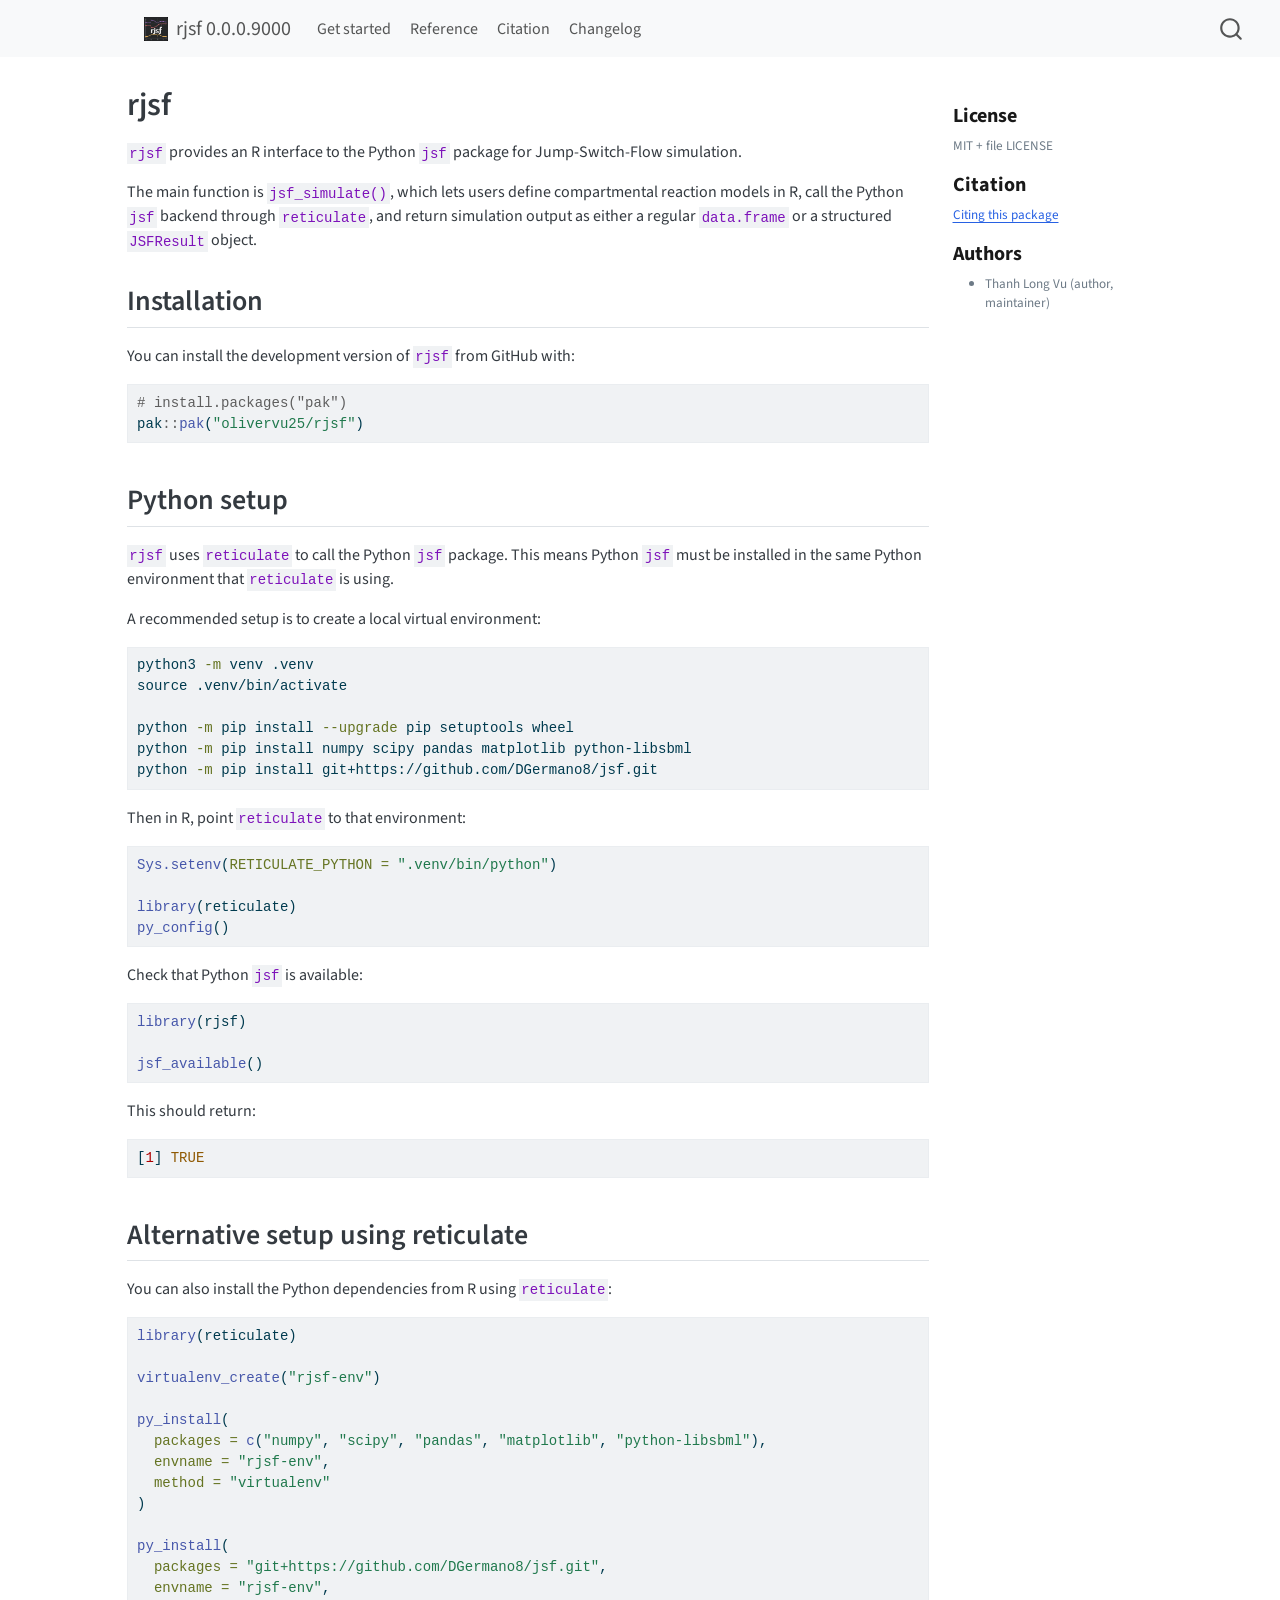
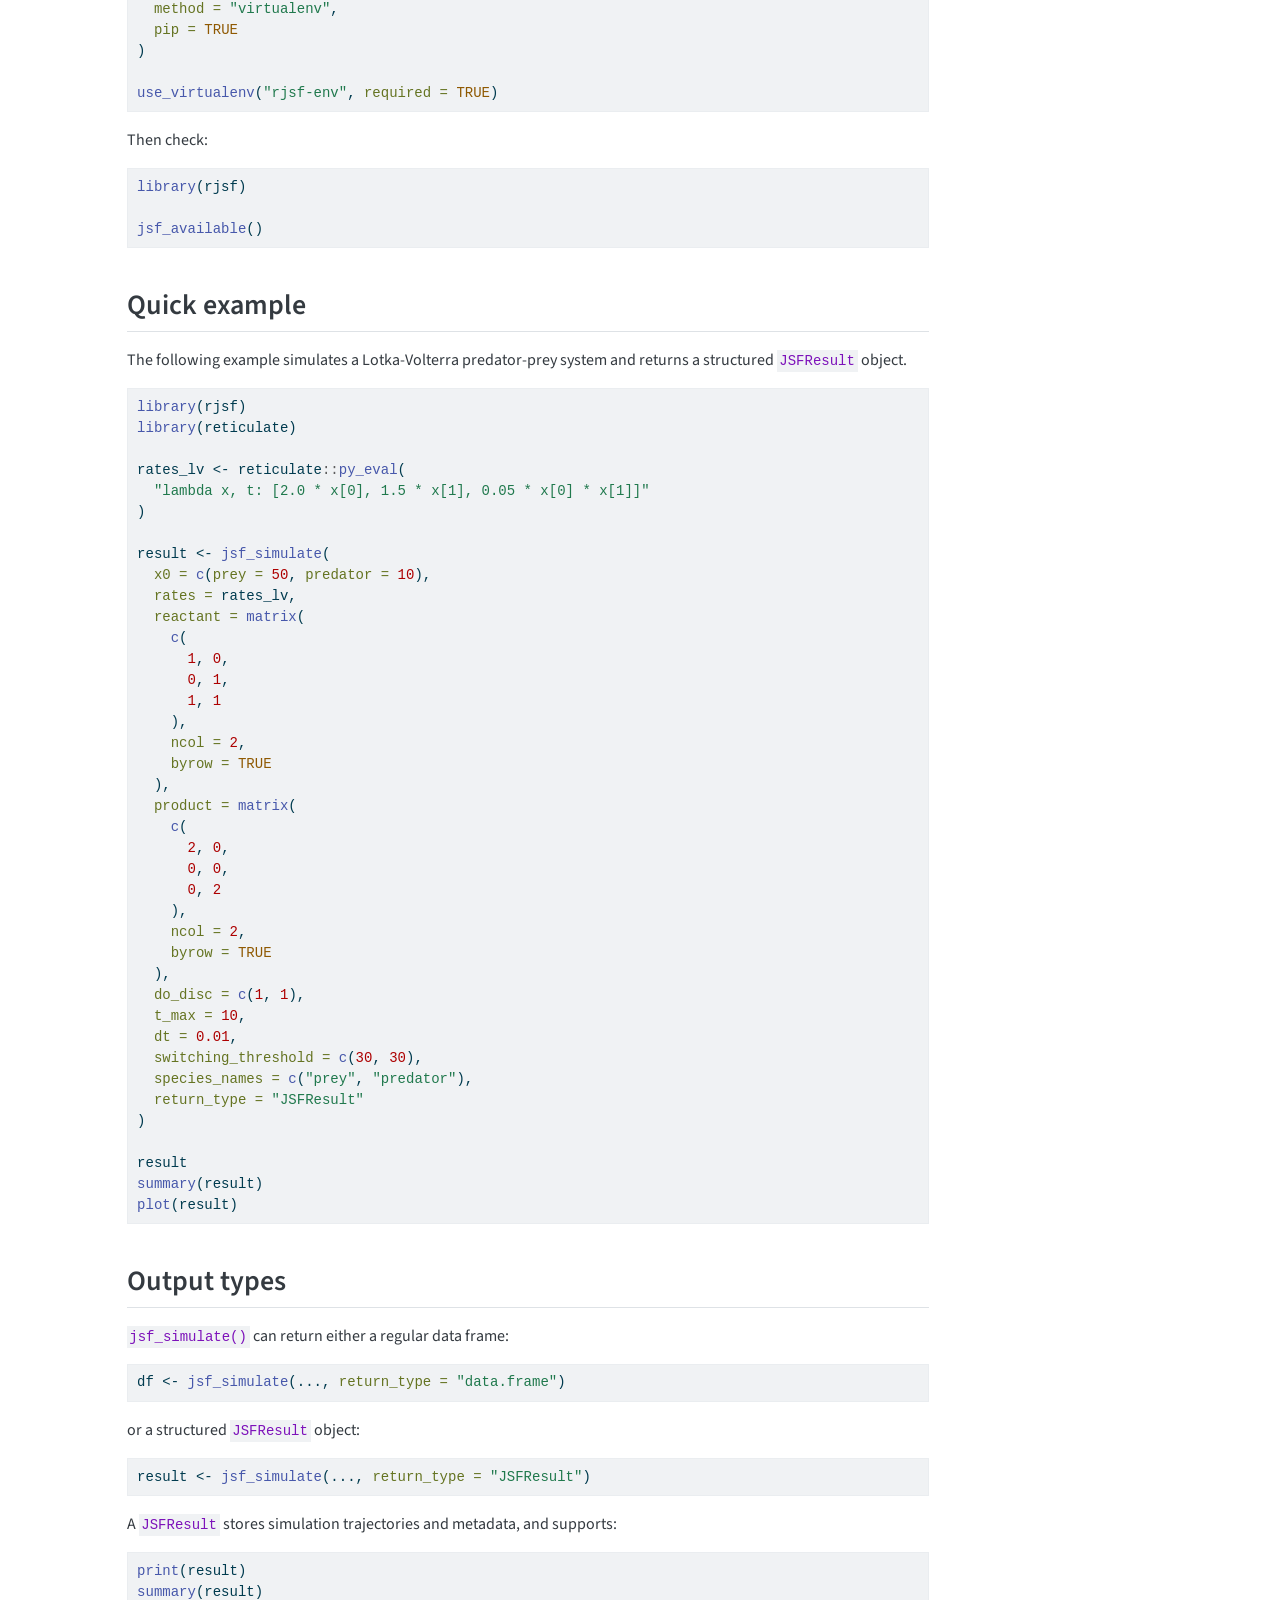
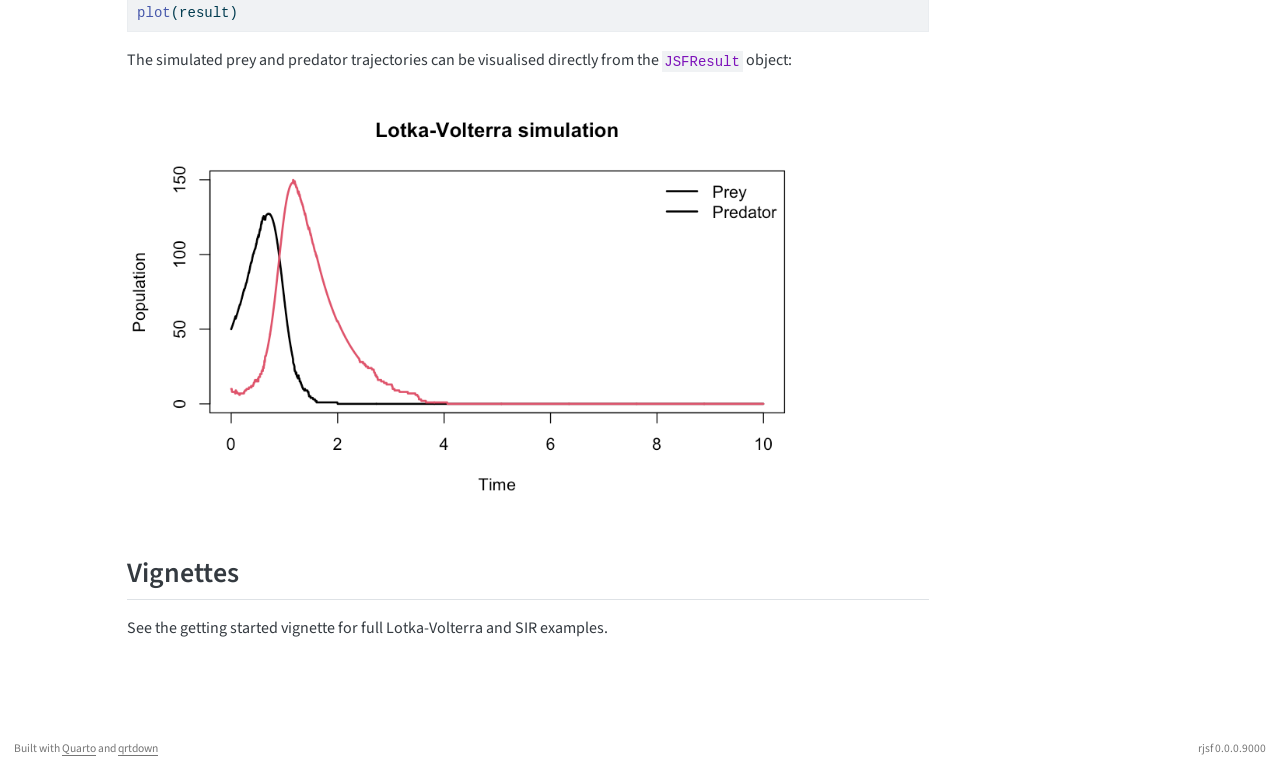
==== index.html @ 970f46ec "deploy: 225bae78da72328d21a6fd873abb4f6dee4582a3" ====
<!DOCTYPE html>
<html xmlns="http://www.w3.org/1999/xhtml" lang="en" xml:lang="en"><head>

<meta charset="utf-8">
<meta name="generator" content="quarto-1.10.18">

<meta name="viewport" content="width=device-width, initial-scale=1.0, user-scalable=yes">


<title>rjsf</title>
<style>
/* Default styles provided by pandoc.
** See https://pandoc.org/MANUAL.html#variables-for-html for config info.
*/
span.smallcaps{font-variant: small-caps;}
div.columns{display: flex; gap: 1.5em;}
div.column{flex: auto;}
@media screen {
div.columns{gap: min(4vw, 1.5em);}
div.column{overflow-x: auto;}
}
div.hanging-indent{margin-left: 1.5em; text-indent: -1.5em;}
ul.task-list{list-style: none;}
ul.task-list li input[type="checkbox"] {
  width: 0.8em;
  margin: 0 0.8em 0.2em -1em; /* quarto-specific, see https://github.com/quarto-dev/quarto-cli/issues/4556 */ 
  vertical-align: middle;
}
/* CSS for syntax highlighting */
html { -webkit-text-size-adjust: 100%; }
pre > code.sourceCode { white-space: pre; position: relative; }
pre > code.sourceCode > span { display: inline-block; line-height: 1.25; }
pre > code.sourceCode > span:empty { height: 1.2em; }
.sourceCode { overflow: visible; }
code.sourceCode > span { color: inherit; text-decoration: inherit; }
div.sourceCode { margin: 1em 0; }
pre.sourceCode { margin: 0; }
@media screen {
div.sourceCode { overflow: auto; }
}
@media print {
pre > code.sourceCode { white-space: pre-wrap; }
pre > code.sourceCode > span { text-indent: -5em; padding-left: 5em; }
}
pre.numberSource code
  { counter-reset: source-line 0; }
pre.numberSource code > span
  { position: relative; left: -4em; counter-increment: source-line; }
pre.numberSource code > span > a:first-child::before
  { content: counter(source-line);
    position: relative; left: -1em; text-align: right; vertical-align: baseline;
    border: none; display: inline-block;
    -webkit-touch-callout: none; -webkit-user-select: none;
    -khtml-user-select: none; -moz-user-select: none;
    -ms-user-select: none; user-select: none;
    padding: 0 4px; width: 4em;
  }
pre.numberSource { margin-left: 3em;  padding-left: 4px; }
div.sourceCode
  {   }
@media screen {
pre > code.sourceCode > span > a:first-child::before { text-decoration: underline; }
}
</style>


<script src="site_libs/quarto-nav/quarto-nav.js"></script>
<script src="site_libs/quarto-nav/headroom.min.js"></script>
<script src="site_libs/clipboard/clipboard.min.js"></script>
<script src="site_libs/quarto-search/autocomplete.umd.js"></script>
<script src="site_libs/quarto-search/fuse.min.js"></script>
<script src="site_libs/quarto-search/quarto-search.js"></script>
<meta name="quarto:offset" content="./">
<script src="site_libs/quarto-html/quarto.js" type="module"></script>
<script src="site_libs/quarto-html/tabsets/tabsets.js" type="module"></script>
<script src="site_libs/quarto-html/popper.min.js"></script>
<script src="site_libs/quarto-html/tippy.umd.min.js"></script>
<script src="site_libs/quarto-html/anchor.min.js"></script>
<link href="site_libs/quarto-html/tippy.css" rel="stylesheet">
<link href="site_libs/quarto-html/quarto-syntax-highlighting-64a204ab8560d761af7679ceaba22944.css" rel="stylesheet" id="quarto-text-highlighting-styles">
<script src="site_libs/bootstrap/bootstrap.min.js"></script>
<link href="site_libs/bootstrap/bootstrap-icons.css" rel="stylesheet">
<link href="site_libs/bootstrap/bootstrap-c41df7947a7e1c5b6e9121e80f9df84f.min.css" rel="stylesheet" append-hash="true" id="quarto-bootstrap" data-mode="light">
<script id="quarto-search-options" type="application/json">{
  "location": "navbar",
  "copy-button": false,
  "collapse-after": 3,
  "panel-placement": "end",
  "type": "overlay",
  "limit": 50,
  "keyboard-shortcut": [
    "f",
    "/",
    "s"
  ],
  "show-item-context": false,
  "language": {
    "search-no-results-text": "No results",
    "search-matching-documents-text": "matching documents",
    "search-copy-link-title": "Copy link to search",
    "search-hide-matches-text": "Hide additional matches",
    "search-more-match-text": "more match in this document",
    "search-more-matches-text": "more matches in this document",
    "search-clear-button-title": "Clear",
    "search-text-placeholder": "",
    "search-detached-cancel-button-title": "Cancel",
    "search-submit-button-title": "Submit",
    "search-label": "Search"
  }
}</script>


<link rel="stylesheet" href="_qrtdown-styles.css">
</head>

<body class="nav-fixed quarto-light">

<div id="quarto-search-results"></div>
  <header id="quarto-header" class="headroom fixed-top">
    <nav class="navbar navbar-expand-lg " data-bs-theme="dark">
      <div class="navbar-container container-fluid">
      <div class="navbar-brand-container mx-auto">
    <a href="./index.html" class="navbar-brand navbar-brand-logo">
    <img src="./man/figures/logo.png" alt="" class="navbar-logo light-content">
    <img src="./man/figures/logo.png" alt="" class="navbar-logo dark-content">
    </a>
    <a class="navbar-brand" href="./index.html">
    <span class="navbar-title">rjsf 0.0.0.9000</span>
    </a>
  </div>
            <div id="quarto-search" class="" title="Search"></div>
          <button class="navbar-toggler" type="button" data-bs-toggle="collapse" data-bs-target="#navbarCollapse" aria-controls="navbarCollapse" role="menu" aria-expanded="false" aria-label="Toggle navigation" onclick="if (window.quartoToggleHeadroom) { window.quartoToggleHeadroom(); }">
  <span class="navbar-toggler-icon"></span>
</button>
          <div class="collapse navbar-collapse" id="navbarCollapse">
            <ul class="navbar-nav navbar-nav-scroll me-auto">
  <li class="nav-item">
    <a class="nav-link" href="./vignettes/articles/getting-started.html"> 
<span class="menu-text">Get started</span></a>
  </li>  
  <li class="nav-item">
    <a class="nav-link" href="./_qrtdown/reference.html"> 
<span class="menu-text">Reference</span></a>
  </li>  
  <li class="nav-item">
    <a class="nav-link" href="./_qrtdown/citation.html"> 
<span class="menu-text">Citation</span></a>
  </li>  
  <li class="nav-item">
    <a class="nav-link" href="./NEWS.html"> 
<span class="menu-text">Changelog</span></a>
  </li>  
</ul>
          </div> <!-- /navcollapse -->
            <div class="quarto-navbar-tools">
</div>
      </div> <!-- /container-fluid -->
    </nav>
</header>
<!-- content -->
<div id="quarto-content" class="quarto-container page-columns page-rows-contents page-layout-article page-navbar">
<!-- sidebar -->
<!-- margin-sidebar -->
    <div id="quarto-margin-sidebar" class="sidebar margin-sidebar zindex-bottom">
    </div>
<!-- main -->
<main class="content page-columns page-full" id="quarto-document-content">

<header id="title-block-header" class="quarto-title-block default">
<div class="quarto-title">
<h1 class="title">rjsf</h1>
</div>



<div class="quarto-title-meta">

    
  
    
  </div>
  


</header>



<!-- badges: start -->
<!-- badges: end -->
<div class="no-row-height column-margin column-container"><div class="">
<section id="license" class="level3">
<h3 class="anchored" data-anchor-id="license">License</h3>
<p>MIT + file LICENSE</p>
</section>
<section id="citation" class="level3">
<h3 class="anchored" data-anchor-id="citation">Citation</h3>
<p><a href="./_qrtdown/citation.html">Citing this package</a></p>
</section>
<section id="authors" class="level3">
<h3 class="anchored" data-anchor-id="authors">Authors</h3>
<ul>
<li>Thanh Long Vu (author, maintainer)</li>
</ul>
</section>
</div></div><p><code>rjsf</code> provides an R interface to the Python <code>jsf</code> package for Jump-Switch-Flow simulation.</p>
<p>The main function is <code>jsf_simulate()</code>, which lets users define compartmental reaction models in R, call the Python <code>jsf</code> backend through <code>reticulate</code>, and return simulation output as either a regular <code>data.frame</code> or a structured <code>JSFResult</code> object.</p>
<section id="installation" class="level2">
<h2 class="anchored" data-anchor-id="installation">Installation</h2>
<p>You can install the development version of <code>rjsf</code> from GitHub with:</p>
<div class="code-copy-outer-scaffold"><div class="sourceCode" id="cb1"><pre class="sourceCode r code-with-copy"><code class="sourceCode r"><span id="cb1-1"><a href="#cb1-1" aria-hidden="true" tabindex="-1"></a><span class="co"># install.packages("pak")</span></span>
<span id="cb1-2"><a href="#cb1-2" aria-hidden="true" tabindex="-1"></a>pak<span class="sc">::</span><span class="fu">pak</span>(<span class="st">"olivervu25/rjsf"</span>)</span></code></pre></div><button title="Copy to Clipboard" class="code-copy-button"><i class="bi"></i></button></div>
</section>
<section id="python-setup" class="level2">
<h2 class="anchored" data-anchor-id="python-setup">Python setup</h2>
<p><code>rjsf</code> uses <code>reticulate</code> to call the Python <code>jsf</code> package. This means Python <code>jsf</code> must be installed in the same Python environment that <code>reticulate</code> is using.</p>
<p>A recommended setup is to create a local virtual environment:</p>
<div class="code-copy-outer-scaffold"><div class="sourceCode" id="cb2"><pre class="sourceCode bash code-with-copy"><code class="sourceCode bash"><span id="cb2-1"><a href="#cb2-1" aria-hidden="true" tabindex="-1"></a><span class="ex">python3</span> <span class="at">-m</span> venv .venv</span>
<span id="cb2-2"><a href="#cb2-2" aria-hidden="true" tabindex="-1"></a><span class="bu">source</span> .venv/bin/activate</span>
<span id="cb2-3"><a href="#cb2-3" aria-hidden="true" tabindex="-1"></a></span>
<span id="cb2-4"><a href="#cb2-4" aria-hidden="true" tabindex="-1"></a><span class="ex">python</span> <span class="at">-m</span> pip install <span class="at">--upgrade</span> pip setuptools wheel</span>
<span id="cb2-5"><a href="#cb2-5" aria-hidden="true" tabindex="-1"></a><span class="ex">python</span> <span class="at">-m</span> pip install numpy scipy pandas matplotlib python-libsbml</span>
<span id="cb2-6"><a href="#cb2-6" aria-hidden="true" tabindex="-1"></a><span class="ex">python</span> <span class="at">-m</span> pip install git+https://github.com/DGermano8/jsf.git</span></code></pre></div><button title="Copy to Clipboard" class="code-copy-button"><i class="bi"></i></button></div>
<p>Then in R, point <code>reticulate</code> to that environment:</p>
<div class="code-copy-outer-scaffold"><div class="sourceCode" id="cb3"><pre class="sourceCode r code-with-copy"><code class="sourceCode r"><span id="cb3-1"><a href="#cb3-1" aria-hidden="true" tabindex="-1"></a><span class="fu">Sys.setenv</span>(<span class="at">RETICULATE_PYTHON =</span> <span class="st">".venv/bin/python"</span>)</span>
<span id="cb3-2"><a href="#cb3-2" aria-hidden="true" tabindex="-1"></a></span>
<span id="cb3-3"><a href="#cb3-3" aria-hidden="true" tabindex="-1"></a><span class="fu">library</span>(reticulate)</span>
<span id="cb3-4"><a href="#cb3-4" aria-hidden="true" tabindex="-1"></a><span class="fu">py_config</span>()</span></code></pre></div><button title="Copy to Clipboard" class="code-copy-button"><i class="bi"></i></button></div>
<p>Check that Python <code>jsf</code> is available:</p>
<div class="code-copy-outer-scaffold"><div class="sourceCode" id="cb4"><pre class="sourceCode r code-with-copy"><code class="sourceCode r"><span id="cb4-1"><a href="#cb4-1" aria-hidden="true" tabindex="-1"></a><span class="fu">library</span>(rjsf)</span>
<span id="cb4-2"><a href="#cb4-2" aria-hidden="true" tabindex="-1"></a></span>
<span id="cb4-3"><a href="#cb4-3" aria-hidden="true" tabindex="-1"></a><span class="fu">jsf_available</span>()</span></code></pre></div><button title="Copy to Clipboard" class="code-copy-button"><i class="bi"></i></button></div>
<p>This should return:</p>
<div class="code-copy-outer-scaffold"><div class="sourceCode" id="cb5"><pre class="sourceCode r code-with-copy"><code class="sourceCode r"><span id="cb5-1"><a href="#cb5-1" aria-hidden="true" tabindex="-1"></a>[<span class="dv">1</span>] <span class="cn">TRUE</span></span></code></pre></div><button title="Copy to Clipboard" class="code-copy-button"><i class="bi"></i></button></div>
</section>
<section id="alternative-setup-using-reticulate" class="level2">
<h2 class="anchored" data-anchor-id="alternative-setup-using-reticulate">Alternative setup using reticulate</h2>
<p>You can also install the Python dependencies from R using <code>reticulate</code>:</p>
<div class="code-copy-outer-scaffold"><div class="sourceCode" id="cb6"><pre class="sourceCode r code-with-copy"><code class="sourceCode r"><span id="cb6-1"><a href="#cb6-1" aria-hidden="true" tabindex="-1"></a><span class="fu">library</span>(reticulate)</span>
<span id="cb6-2"><a href="#cb6-2" aria-hidden="true" tabindex="-1"></a></span>
<span id="cb6-3"><a href="#cb6-3" aria-hidden="true" tabindex="-1"></a><span class="fu">virtualenv_create</span>(<span class="st">"rjsf-env"</span>)</span>
<span id="cb6-4"><a href="#cb6-4" aria-hidden="true" tabindex="-1"></a></span>
<span id="cb6-5"><a href="#cb6-5" aria-hidden="true" tabindex="-1"></a><span class="fu">py_install</span>(</span>
<span id="cb6-6"><a href="#cb6-6" aria-hidden="true" tabindex="-1"></a>  <span class="at">packages =</span> <span class="fu">c</span>(<span class="st">"numpy"</span>, <span class="st">"scipy"</span>, <span class="st">"pandas"</span>, <span class="st">"matplotlib"</span>, <span class="st">"python-libsbml"</span>),</span>
<span id="cb6-7"><a href="#cb6-7" aria-hidden="true" tabindex="-1"></a>  <span class="at">envname =</span> <span class="st">"rjsf-env"</span>,</span>
<span id="cb6-8"><a href="#cb6-8" aria-hidden="true" tabindex="-1"></a>  <span class="at">method =</span> <span class="st">"virtualenv"</span></span>
<span id="cb6-9"><a href="#cb6-9" aria-hidden="true" tabindex="-1"></a>)</span>
<span id="cb6-10"><a href="#cb6-10" aria-hidden="true" tabindex="-1"></a></span>
<span id="cb6-11"><a href="#cb6-11" aria-hidden="true" tabindex="-1"></a><span class="fu">py_install</span>(</span>
<span id="cb6-12"><a href="#cb6-12" aria-hidden="true" tabindex="-1"></a>  <span class="at">packages =</span> <span class="st">"git+https://github.com/DGermano8/jsf.git"</span>,</span>
<span id="cb6-13"><a href="#cb6-13" aria-hidden="true" tabindex="-1"></a>  <span class="at">envname =</span> <span class="st">"rjsf-env"</span>,</span>
<span id="cb6-14"><a href="#cb6-14" aria-hidden="true" tabindex="-1"></a>  <span class="at">method =</span> <span class="st">"virtualenv"</span>,</span>
<span id="cb6-15"><a href="#cb6-15" aria-hidden="true" tabindex="-1"></a>  <span class="at">pip =</span> <span class="cn">TRUE</span></span>
<span id="cb6-16"><a href="#cb6-16" aria-hidden="true" tabindex="-1"></a>)</span>
<span id="cb6-17"><a href="#cb6-17" aria-hidden="true" tabindex="-1"></a></span>
<span id="cb6-18"><a href="#cb6-18" aria-hidden="true" tabindex="-1"></a><span class="fu">use_virtualenv</span>(<span class="st">"rjsf-env"</span>, <span class="at">required =</span> <span class="cn">TRUE</span>)</span></code></pre></div><button title="Copy to Clipboard" class="code-copy-button"><i class="bi"></i></button></div>
<p>Then check:</p>
<div class="code-copy-outer-scaffold"><div class="sourceCode" id="cb7"><pre class="sourceCode r code-with-copy"><code class="sourceCode r"><span id="cb7-1"><a href="#cb7-1" aria-hidden="true" tabindex="-1"></a><span class="fu">library</span>(rjsf)</span>
<span id="cb7-2"><a href="#cb7-2" aria-hidden="true" tabindex="-1"></a></span>
<span id="cb7-3"><a href="#cb7-3" aria-hidden="true" tabindex="-1"></a><span class="fu">jsf_available</span>()</span></code></pre></div><button title="Copy to Clipboard" class="code-copy-button"><i class="bi"></i></button></div>
</section>
<section id="quick-example" class="level2">
<h2 class="anchored" data-anchor-id="quick-example">Quick example</h2>
<p>The following example simulates a Lotka-Volterra predator-prey system and returns a structured <code>JSFResult</code> object.</p>
<div class="code-copy-outer-scaffold"><div class="sourceCode" id="cb8"><pre class="sourceCode r code-with-copy"><code class="sourceCode r"><span id="cb8-1"><a href="#cb8-1" aria-hidden="true" tabindex="-1"></a><span class="fu">library</span>(rjsf)</span>
<span id="cb8-2"><a href="#cb8-2" aria-hidden="true" tabindex="-1"></a><span class="fu">library</span>(reticulate)</span>
<span id="cb8-3"><a href="#cb8-3" aria-hidden="true" tabindex="-1"></a></span>
<span id="cb8-4"><a href="#cb8-4" aria-hidden="true" tabindex="-1"></a>rates_lv <span class="ot">&lt;-</span> reticulate<span class="sc">::</span><span class="fu">py_eval</span>(</span>
<span id="cb8-5"><a href="#cb8-5" aria-hidden="true" tabindex="-1"></a>  <span class="st">"lambda x, t: [2.0 * x[0], 1.5 * x[1], 0.05 * x[0] * x[1]]"</span></span>
<span id="cb8-6"><a href="#cb8-6" aria-hidden="true" tabindex="-1"></a>)</span>
<span id="cb8-7"><a href="#cb8-7" aria-hidden="true" tabindex="-1"></a></span>
<span id="cb8-8"><a href="#cb8-8" aria-hidden="true" tabindex="-1"></a>result <span class="ot">&lt;-</span> <span class="fu">jsf_simulate</span>(</span>
<span id="cb8-9"><a href="#cb8-9" aria-hidden="true" tabindex="-1"></a>  <span class="at">x0 =</span> <span class="fu">c</span>(<span class="at">prey =</span> <span class="dv">50</span>, <span class="at">predator =</span> <span class="dv">10</span>),</span>
<span id="cb8-10"><a href="#cb8-10" aria-hidden="true" tabindex="-1"></a>  <span class="at">rates =</span> rates_lv,</span>
<span id="cb8-11"><a href="#cb8-11" aria-hidden="true" tabindex="-1"></a>  <span class="at">reactant =</span> <span class="fu">matrix</span>(</span>
<span id="cb8-12"><a href="#cb8-12" aria-hidden="true" tabindex="-1"></a>    <span class="fu">c</span>(</span>
<span id="cb8-13"><a href="#cb8-13" aria-hidden="true" tabindex="-1"></a>      <span class="dv">1</span>, <span class="dv">0</span>,</span>
<span id="cb8-14"><a href="#cb8-14" aria-hidden="true" tabindex="-1"></a>      <span class="dv">0</span>, <span class="dv">1</span>,</span>
<span id="cb8-15"><a href="#cb8-15" aria-hidden="true" tabindex="-1"></a>      <span class="dv">1</span>, <span class="dv">1</span></span>
<span id="cb8-16"><a href="#cb8-16" aria-hidden="true" tabindex="-1"></a>    ),</span>
<span id="cb8-17"><a href="#cb8-17" aria-hidden="true" tabindex="-1"></a>    <span class="at">ncol =</span> <span class="dv">2</span>,</span>
<span id="cb8-18"><a href="#cb8-18" aria-hidden="true" tabindex="-1"></a>    <span class="at">byrow =</span> <span class="cn">TRUE</span></span>
<span id="cb8-19"><a href="#cb8-19" aria-hidden="true" tabindex="-1"></a>  ),</span>
<span id="cb8-20"><a href="#cb8-20" aria-hidden="true" tabindex="-1"></a>  <span class="at">product =</span> <span class="fu">matrix</span>(</span>
<span id="cb8-21"><a href="#cb8-21" aria-hidden="true" tabindex="-1"></a>    <span class="fu">c</span>(</span>
<span id="cb8-22"><a href="#cb8-22" aria-hidden="true" tabindex="-1"></a>      <span class="dv">2</span>, <span class="dv">0</span>,</span>
<span id="cb8-23"><a href="#cb8-23" aria-hidden="true" tabindex="-1"></a>      <span class="dv">0</span>, <span class="dv">0</span>,</span>
<span id="cb8-24"><a href="#cb8-24" aria-hidden="true" tabindex="-1"></a>      <span class="dv">0</span>, <span class="dv">2</span></span>
<span id="cb8-25"><a href="#cb8-25" aria-hidden="true" tabindex="-1"></a>    ),</span>
<span id="cb8-26"><a href="#cb8-26" aria-hidden="true" tabindex="-1"></a>    <span class="at">ncol =</span> <span class="dv">2</span>,</span>
<span id="cb8-27"><a href="#cb8-27" aria-hidden="true" tabindex="-1"></a>    <span class="at">byrow =</span> <span class="cn">TRUE</span></span>
<span id="cb8-28"><a href="#cb8-28" aria-hidden="true" tabindex="-1"></a>  ),</span>
<span id="cb8-29"><a href="#cb8-29" aria-hidden="true" tabindex="-1"></a>  <span class="at">do_disc =</span> <span class="fu">c</span>(<span class="dv">1</span>, <span class="dv">1</span>),</span>
<span id="cb8-30"><a href="#cb8-30" aria-hidden="true" tabindex="-1"></a>  <span class="at">t_max =</span> <span class="dv">10</span>,</span>
<span id="cb8-31"><a href="#cb8-31" aria-hidden="true" tabindex="-1"></a>  <span class="at">dt =</span> <span class="fl">0.01</span>,</span>
<span id="cb8-32"><a href="#cb8-32" aria-hidden="true" tabindex="-1"></a>  <span class="at">switching_threshold =</span> <span class="fu">c</span>(<span class="dv">30</span>, <span class="dv">30</span>),</span>
<span id="cb8-33"><a href="#cb8-33" aria-hidden="true" tabindex="-1"></a>  <span class="at">species_names =</span> <span class="fu">c</span>(<span class="st">"prey"</span>, <span class="st">"predator"</span>),</span>
<span id="cb8-34"><a href="#cb8-34" aria-hidden="true" tabindex="-1"></a>  <span class="at">return_type =</span> <span class="st">"JSFResult"</span></span>
<span id="cb8-35"><a href="#cb8-35" aria-hidden="true" tabindex="-1"></a>)</span>
<span id="cb8-36"><a href="#cb8-36" aria-hidden="true" tabindex="-1"></a></span>
<span id="cb8-37"><a href="#cb8-37" aria-hidden="true" tabindex="-1"></a>result</span>
<span id="cb8-38"><a href="#cb8-38" aria-hidden="true" tabindex="-1"></a><span class="fu">summary</span>(result)</span>
<span id="cb8-39"><a href="#cb8-39" aria-hidden="true" tabindex="-1"></a><span class="fu">plot</span>(result)</span></code></pre></div><button title="Copy to Clipboard" class="code-copy-button"><i class="bi"></i></button></div>
</section>
<section id="output-types" class="level2">
<h2 class="anchored" data-anchor-id="output-types">Output types</h2>
<p><code>jsf_simulate()</code> can return either a regular data frame:</p>
<div class="code-copy-outer-scaffold"><div class="sourceCode" id="cb9"><pre class="sourceCode r code-with-copy"><code class="sourceCode r"><span id="cb9-1"><a href="#cb9-1" aria-hidden="true" tabindex="-1"></a>df <span class="ot">&lt;-</span> <span class="fu">jsf_simulate</span>(..., <span class="at">return_type =</span> <span class="st">"data.frame"</span>)</span></code></pre></div><button title="Copy to Clipboard" class="code-copy-button"><i class="bi"></i></button></div>
<p>or a structured <code>JSFResult</code> object:</p>
<div class="code-copy-outer-scaffold"><div class="sourceCode" id="cb10"><pre class="sourceCode r code-with-copy"><code class="sourceCode r"><span id="cb10-1"><a href="#cb10-1" aria-hidden="true" tabindex="-1"></a>result <span class="ot">&lt;-</span> <span class="fu">jsf_simulate</span>(..., <span class="at">return_type =</span> <span class="st">"JSFResult"</span>)</span></code></pre></div><button title="Copy to Clipboard" class="code-copy-button"><i class="bi"></i></button></div>
<p>A <code>JSFResult</code> stores simulation trajectories and metadata, and supports:</p>
<div class="code-copy-outer-scaffold"><div class="sourceCode" id="cb11"><pre class="sourceCode r code-with-copy"><code class="sourceCode r"><span id="cb11-1"><a href="#cb11-1" aria-hidden="true" tabindex="-1"></a><span class="fu">print</span>(result)</span>
<span id="cb11-2"><a href="#cb11-2" aria-hidden="true" tabindex="-1"></a><span class="fu">summary</span>(result)</span>
<span id="cb11-3"><a href="#cb11-3" aria-hidden="true" tabindex="-1"></a><span class="fu">plot</span>(result)</span></code></pre></div><button title="Copy to Clipboard" class="code-copy-button"><i class="bi"></i></button></div>
<p>The simulated prey and predator trajectories can be visualised directly from the <code>JSFResult</code> object:</p>
<p><img src="man/figures/lotka-volterra-example.png" class="img-fluid" alt="Lotka-Volterra prey and predator trajectories generated with rjsf" width="700"></p>
</section>
<section id="vignettes" class="level2">
<h2 class="anchored" data-anchor-id="vignettes">Vignettes</h2>
<p>See the getting started vignette for full Lotka-Volterra and SIR examples.</p>


</section>

</main> <!-- /main -->
<script id="quarto-html-after-body" type="application/javascript">
  window.document.addEventListener("DOMContentLoaded", function (event) {
    const icon = "";
    const anchorJS = new window.AnchorJS();
    anchorJS.options = {
      placement: 'right',
      icon: icon
    };
    anchorJS.add('.anchored');
    const isCodeAnnotation = (el) => {
      for (const clz of el.classList) {
        if (clz.startsWith('code-annotation-')) {                     
          return true;
        }
      }
      return false;
    }
    const onCopySuccess = function(e) {
      // button target
      const button = e.trigger;
      // don't keep focus
      button.blur();
      // flash "checked"
      button.classList.add('code-copy-button-checked');
      var currentTitle = button.getAttribute("title");
      button.setAttribute("title", "Copied!");
      let tooltip;
      if (window.bootstrap) {
        button.setAttribute("data-bs-toggle", "tooltip");
        button.setAttribute("data-bs-placement", "left");
        button.setAttribute("data-bs-title", "Copied!");
        tooltip = new bootstrap.Tooltip(button, 
          { trigger: "manual", 
            customClass: "code-copy-button-tooltip",
            offset: [0, -8]});
        tooltip.show();    
      }
      setTimeout(function() {
        if (tooltip) {
          tooltip.hide();
          button.removeAttribute("data-bs-title");
          button.removeAttribute("data-bs-toggle");
          button.removeAttribute("data-bs-placement");
        }
        button.setAttribute("title", currentTitle);
        button.classList.remove('code-copy-button-checked');
      }, 1000);
      // clear code selection
      e.clearSelection();
    }
    const getTextToCopy = function(trigger) {
      const outerScaffold = trigger.parentElement.cloneNode(true);
      const codeEl = outerScaffold.querySelector('code');
      for (const childEl of codeEl.children) {
        if (isCodeAnnotation(childEl)) {
          childEl.remove();
        }
      }
      return codeEl.innerText;
    }
    const clipboard = new window.ClipboardJS('.code-copy-button:not([data-in-quarto-modal])', {
      text: getTextToCopy
    });
    clipboard.on('success', onCopySuccess);
    if (window.document.getElementById('quarto-embedded-source-code-modal')) {
      const clipboardModal = new window.ClipboardJS('.code-copy-button[data-in-quarto-modal]', {
        text: getTextToCopy,
        container: window.document.getElementById('quarto-embedded-source-code-modal')
      });
      clipboardModal.on('success', onCopySuccess);
    }
      var localhostRegex = new RegExp(/^(?:http|https):\/\/localhost\:?[0-9]*\//);
      var mailtoRegex = new RegExp(/^mailto:/);
        var filterRegex = new RegExp('/' + window.location.host + '/');
      var isInternal = (href) => {
          return filterRegex.test(href) || localhostRegex.test(href) || mailtoRegex.test(href);
      }
      // Inspect non-navigation links and adorn them if external
     var links = window.document.querySelectorAll('a[href]:not(.nav-link):not(.navbar-brand):not(.toc-action):not(.sidebar-link):not(.sidebar-item-toggle):not(.pagination-link):not(.no-external):not([aria-hidden]):not(.dropdown-item):not(.quarto-navigation-tool):not(.about-link)');
      for (var i=0; i<links.length; i++) {
        const link = links[i];
        if (!isInternal(link.href)) {
          // undo the damage that might have been done by quarto-nav.js in the case of
          // links that we want to consider external
          if (link.dataset.originalHref !== undefined) {
            link.href = link.dataset.originalHref;
          }
        }
      }
    function tippyHover(el, contentFn, onTriggerFn, onUntriggerFn) {
      const config = {
        allowHTML: true,
        maxWidth: 500,
        delay: 100,
        arrow: false,
        appendTo: function(el) {
            return el.parentElement;
        },
        interactive: true,
        interactiveBorder: 10,
        theme: 'quarto',
        placement: 'bottom-start',
      };
      if (contentFn) {
        config.content = contentFn;
      }
      if (onTriggerFn) {
        config.onTrigger = onTriggerFn;
      }
      if (onUntriggerFn) {
        config.onUntrigger = onUntriggerFn;
      }
      window.tippy(el, config); 
    }
    const noterefs = window.document.querySelectorAll('a[role="doc-noteref"]');
    for (var i=0; i<noterefs.length; i++) {
      const ref = noterefs[i];
      tippyHover(ref, function() {
        // use id or data attribute instead here
        let href = ref.getAttribute('data-footnote-href') || ref.getAttribute('href');
        try { href = new URL(href).hash; } catch {}
        const id = href.replace(/^#\/?/, "");
        const note = window.document.getElementById(id);
        if (note) {
          return note.innerHTML;
        } else {
          return "";
        }
      });
    }
    const xrefs = window.document.querySelectorAll('a.quarto-xref');
    const processXRef = (id, note) => {
      // Strip column container classes
      const stripColumnClz = (el) => {
        el.classList.remove("page-full", "page-columns");
        if (el.children) {
          for (const child of el.children) {
            stripColumnClz(child);
          }
        }
      }
      stripColumnClz(note)
      if (id === null || id.startsWith('sec-')) {
        // Special case sections, only their first couple elements
        const container = document.createElement("div");
        if (note.children && note.children.length > 2) {
          container.appendChild(note.children[0].cloneNode(true));
          for (let i = 1; i < note.children.length; i++) {
            const child = note.children[i];
            if (child.tagName === "P" && child.innerText === "") {
              continue;
            } else {
              container.appendChild(child.cloneNode(true));
              break;
            }
          }
          if (window.Quarto?.typesetMath) {
            window.Quarto.typesetMath(container);
          }
          return container.innerHTML
        } else {
          if (window.Quarto?.typesetMath) {
            window.Quarto.typesetMath(note);
          }
          return note.innerHTML;
        }
      } else {
        // Remove any anchor links if they are present
        const anchorLink = note.querySelector('a.anchorjs-link');
        if (anchorLink) {
          anchorLink.remove();
        }
        if (window.Quarto?.typesetMath) {
          window.Quarto.typesetMath(note);
        }
        if (note.classList.contains("callout")) {
          return note.outerHTML;
        } else {
          return note.innerHTML;
        }
      }
    }
    for (var i=0; i<xrefs.length; i++) {
      const xref = xrefs[i];
      tippyHover(xref, undefined, function(instance) {
        instance.disable();
        let url = xref.getAttribute('href');
        let hash = undefined; 
        if (url.startsWith('#')) {
          hash = url;
        } else {
          try { hash = new URL(url).hash; } catch {}
        }
        if (hash) {
          const id = hash.replace(/^#\/?/, "");
          const note = window.document.getElementById(id);
          if (note !== null) {
            try {
              const html = processXRef(id, note.cloneNode(true));
              instance.setContent(html);
            } finally {
              instance.enable();
              instance.show();
            }
          } else {
            // See if we can fetch this
            fetch(url.split('#')[0])
            .then(res => res.text())
            .then(html => {
              const parser = new DOMParser();
              const htmlDoc = parser.parseFromString(html, "text/html");
              const note = htmlDoc.getElementById(id);
              if (note !== null) {
                const html = processXRef(id, note);
                instance.setContent(html);
              } 
            }).finally(() => {
              instance.enable();
              instance.show();
            });
          }
        } else {
          // See if we can fetch a full url (with no hash to target)
          // This is a special case and we should probably do some content thinning / targeting
          fetch(url)
          .then(res => res.text())
          .then(html => {
            const parser = new DOMParser();
            const htmlDoc = parser.parseFromString(html, "text/html");
            const note = htmlDoc.querySelector('main.content');
            if (note !== null) {
              // This should only happen for chapter cross references
              // (since there is no id in the URL)
              // remove the first header
              if (note.children.length > 0 && note.children[0].tagName === "HEADER") {
                note.children[0].remove();
              }
              const html = processXRef(null, note);
              instance.setContent(html);
            } 
          }).finally(() => {
            instance.enable();
            instance.show();
          });
        }
      }, function(instance) {
      });
    }
        let selectedAnnoteEl;
        const selectorForAnnotation = ( cell, annotation) => {
          let cellAttr = 'data-code-cell="' + cell + '"';
          let lineAttr = 'data-code-annotation="' +  annotation + '"';
          const selector = 'span[' + cellAttr + '][' + lineAttr + ']';
          return selector;
        }
        const selectCodeLines = (annoteEl) => {
          const doc = window.document;
          const targetCell = annoteEl.getAttribute("data-target-cell");
          const targetAnnotation = annoteEl.getAttribute("data-target-annotation");
          const annoteSpan = window.document.querySelector(selectorForAnnotation(targetCell, targetAnnotation));
          const lines = annoteSpan.getAttribute("data-code-lines").split(",");
          const lineIds = lines.map((line) => {
            return targetCell + "-" + line;
          })
          let top = null;
          let height = null;
          let parent = null;
          if (lineIds.length > 0) {
              //compute the position of the single el (top and bottom and make a div)
              const el = window.document.getElementById(lineIds[0]);
              top = el.offsetTop;
              height = el.offsetHeight;
              parent = el.parentElement.parentElement;
            if (lineIds.length > 1) {
              const lastEl = window.document.getElementById(lineIds[lineIds.length - 1]);
              const bottom = lastEl.offsetTop + lastEl.offsetHeight;
              height = bottom - top;
            }
            if (top !== null && height !== null && parent !== null) {
              // cook up a div (if necessary) and position it 
              let div = window.document.getElementById("code-annotation-line-highlight");
              if (div === null) {
                div = window.document.createElement("div");
                div.setAttribute("id", "code-annotation-line-highlight");
                div.style.position = 'absolute';
                parent.appendChild(div);
              }
              div.style.top = top - 2 + "px";
              div.style.height = height + 4 + "px";
              div.style.left = 0;
              let gutterDiv = window.document.getElementById("code-annotation-line-highlight-gutter");
              if (gutterDiv === null) {
                gutterDiv = window.document.createElement("div");
                gutterDiv.setAttribute("id", "code-annotation-line-highlight-gutter");
                gutterDiv.style.position = 'absolute';
                const codeCell = window.document.getElementById(targetCell);
                const gutter = codeCell.querySelector('.code-annotation-gutter');
                gutter.appendChild(gutterDiv);
              }
              gutterDiv.style.top = top - 2 + "px";
              gutterDiv.style.height = height + 4 + "px";
            }
            selectedAnnoteEl = annoteEl;
          }
        };
        const unselectCodeLines = () => {
          const elementsIds = ["code-annotation-line-highlight", "code-annotation-line-highlight-gutter"];
          elementsIds.forEach((elId) => {
            const div = window.document.getElementById(elId);
            if (div) {
              div.remove();
            }
          });
          selectedAnnoteEl = undefined;
        };
          // Handle positioning of the toggle
      window.addEventListener(
        "resize",
        throttle(() => {
          elRect = undefined;
          if (selectedAnnoteEl) {
            selectCodeLines(selectedAnnoteEl);
          }
        }, 10)
      );
      function throttle(fn, ms) {
      let throttle = false;
      let timer;
        return (...args) => {
          if(!throttle) { // first call gets through
              fn.apply(this, args);
              throttle = true;
          } else { // all the others get throttled
              if(timer) clearTimeout(timer); // cancel #2
              timer = setTimeout(() => {
                fn.apply(this, args);
                timer = throttle = false;
              }, ms);
          }
        };
      }
        // Attach click handler to the DT
        const annoteDls = window.document.querySelectorAll('dt[data-target-cell]');
        for (const annoteDlNode of annoteDls) {
          annoteDlNode.addEventListener('click', (event) => {
            const clickedEl = event.target;
            if (clickedEl !== selectedAnnoteEl) {
              unselectCodeLines();
              const activeEl = window.document.querySelector('dt[data-target-cell].code-annotation-active');
              if (activeEl) {
                activeEl.classList.remove('code-annotation-active');
              }
              selectCodeLines(clickedEl);
              clickedEl.classList.add('code-annotation-active');
            } else {
              // Unselect the line
              unselectCodeLines();
              clickedEl.classList.remove('code-annotation-active');
            }
          });
        }
    const findCites = (el) => {
      const parentEl = el.parentElement;
      if (parentEl) {
        const cites = parentEl.dataset.cites;
        if (cites) {
          return {
            el,
            cites: cites.split(' ')
          };
        } else {
          return findCites(el.parentElement)
        }
      } else {
        return undefined;
      }
    };
    var bibliorefs = window.document.querySelectorAll('a[role="doc-biblioref"]');
    for (var i=0; i<bibliorefs.length; i++) {
      const ref = bibliorefs[i];
      const citeInfo = findCites(ref);
      if (citeInfo) {
        tippyHover(citeInfo.el, function() {
          var popup = window.document.createElement('div');
          citeInfo.cites.forEach(function(cite) {
            var citeDiv = window.document.createElement('div');
            citeDiv.classList.add('hanging-indent');
            citeDiv.classList.add('csl-entry');
            var biblioDiv = window.document.getElementById('ref-' + cite);
            if (biblioDiv) {
              citeDiv.innerHTML = biblioDiv.innerHTML;
            }
            popup.appendChild(citeDiv);
          });
          return popup.innerHTML;
        });
      }
    }
  });
  </script>
</div> <!-- /content -->
<footer class="footer">
  <div class="nav-footer">
    <div class="nav-footer-left">
<p>Built with <a href="https://quarto.org/">Quarto</a> and <a href="https://codeberg.org/usrbinr/qrtdown">qrtdown</a></p>
</div>   
    <div class="nav-footer-center">
      &nbsp;
    </div>
    <div class="nav-footer-right">
<p>rjsf 0.0.0.9000</p>
</div>
  </div>
</footer>




</body></html>
---- site_libs/quarto-html/tippy.css ----
.tippy-box[data-animation=fade][data-state=hidden]{opacity:0}[data-tippy-root]{max-width:calc(100vw - 10px)}.tippy-box{position:relative;background-color:#333;color:#fff;border-radius:4px;font-size:14px;line-height:1.4;white-space:normal;outline:0;transition-property:transform,visibility,opacity}.tippy-box[data-placement^=top]>.tippy-arrow{bottom:0}.tippy-box[data-placement^=top]>.tippy-arrow:before{bottom:-7px;left:0;border-width:8px 8px 0;border-top-color:initial;transform-origin:center top}.tippy-box[data-placement^=bottom]>.tippy-arrow{top:0}.tippy-box[data-placement^=bottom]>.tippy-arrow:before{top:-7px;left:0;border-width:0 8px 8px;border-bottom-color:initial;transform-origin:center bottom}.tippy-box[data-placement^=left]>.tippy-arrow{right:0}.tippy-box[data-placement^=left]>.tippy-arrow:before{border-width:8px 0 8px 8px;border-left-color:initial;right:-7px;transform-origin:center left}.tippy-box[data-placement^=right]>.tippy-arrow{left:0}.tippy-box[data-placement^=right]>.tippy-arrow:before{left:-7px;border-width:8px 8px 8px 0;border-right-color:initial;transform-origin:center right}.tippy-box[data-inertia][data-state=visible]{transition-timing-function:cubic-bezier(.54,1.5,.38,1.11)}.tippy-arrow{width:16px;height:16px;color:#333}.tippy-arrow:before{content:"";position:absolute;border-color:transparent;border-style:solid}.tippy-content{position:relative;padding:5px 9px;z-index:1}
---- site_libs/quarto-html/quarto-syntax-highlighting-64a204ab8560d761af7679ceaba22944.css ----
/* quarto syntax highlight colors */
:root {
  --quarto-hl-ot-color: #003B4F;
  --quarto-hl-at-color: #657422;
  --quarto-hl-ss-color: #20794D;
  --quarto-hl-an-color: #5E5E5E;
  --quarto-hl-fu-color: #4758AB;
  --quarto-hl-st-color: #20794D;
  --quarto-hl-cf-color: #003B4F;
  --quarto-hl-op-color: #5E5E5E;
  --quarto-hl-er-color: #AD0000;
  --quarto-hl-bn-color: #AD0000;
  --quarto-hl-al-color: #AD0000;
  --quarto-hl-va-color: #111111;
  --quarto-hl-bu-color: inherit;
  --quarto-hl-ex-color: inherit;
  --quarto-hl-pp-color: #AD0000;
  --quarto-hl-in-color: #5E5E5E;
  --quarto-hl-vs-color: #20794D;
  --quarto-hl-wa-color: #5E5E5E;
  --quarto-hl-do-color: #5E5E5E;
  --quarto-hl-im-color: #00769E;
  --quarto-hl-ch-color: #20794D;
  --quarto-hl-dt-color: #AD0000;
  --quarto-hl-fl-color: #AD0000;
  --quarto-hl-co-color: #5E5E5E;
  --quarto-hl-cv-color: #5E5E5E;
  --quarto-hl-cn-color: #8f5902;
  --quarto-hl-sc-color: #5E5E5E;
  --quarto-hl-dv-color: #AD0000;
  --quarto-hl-kw-color: #003B4F;
}

/* other quarto variables */
:root {
  --quarto-font-monospace: SFMono-Regular, Menlo, Monaco, Consolas, "Liberation Mono", "Courier New", monospace;
}

/* syntax highlight based on Pandoc's rules */
pre > code.sourceCode > span {
  color: #003B4F;
}

code.sourceCode > span {
  color: #003B4F;
}

div.sourceCode,
div.sourceCode pre.sourceCode {
  color: #003B4F;
}

/* Normal */
code span {
  color: #003B4F;
}

/* Alert */
code span.al {
  color: #AD0000;
  font-style: inherit;
}

/* Annotation */
code span.an {
  color: #5E5E5E;
  font-style: inherit;
}

/* Attribute */
code span.at {
  color: #657422;
  font-style: inherit;
}

/* BaseN */
code span.bn {
  color: #AD0000;
  font-style: inherit;
}

/* BuiltIn */
code span.bu {
  font-style: inherit;
}

/* ControlFlow */
code span.cf {
  color: #003B4F;
  font-weight: bold;
  font-style: inherit;
}

/* Char */
code span.ch {
  color: #20794D;
  font-style: inherit;
}

/* Constant */
code span.cn {
  color: #8f5902;
  font-style: inherit;
}

/* Comment */
code span.co {
  color: #5E5E5E;
  font-style: inherit;
}

/* CommentVar */
code span.cv {
  color: #5E5E5E;
  font-style: italic;
}

/* Documentation */
code span.do {
  color: #5E5E5E;
  font-style: italic;
}

/* DataType */
code span.dt {
  color: #AD0000;
  font-style: inherit;
}

/* DecVal */
code span.dv {
  color: #AD0000;
  font-style: inherit;
}

/* Error */
code span.er {
  color: #AD0000;
  font-style: inherit;
}

/* Extension */
code span.ex {
  font-style: inherit;
}

/* Float */
code span.fl {
  color: #AD0000;
  font-style: inherit;
}

/* Function */
code span.fu {
  color: #4758AB;
  font-style: inherit;
}

/* Import */
code span.im {
  color: #00769E;
  font-style: inherit;
}

/* Information */
code span.in {
  color: #5E5E5E;
  font-style: inherit;
}

/* Keyword */
code span.kw {
  color: #003B4F;
  font-weight: bold;
  font-style: inherit;
}

/* Operator */
code span.op {
  color: #5E5E5E;
  font-style: inherit;
}

/* Other */
code span.ot {
  color: #003B4F;
  font-style: inherit;
}

/* Preprocessor */
code span.pp {
  color: #AD0000;
  font-style: inherit;
}

/* SpecialChar */
code span.sc {
  color: #5E5E5E;
  font-style: inherit;
}

/* SpecialString */
code span.ss {
  color: #20794D;
  font-style: inherit;
}

/* String */
code span.st {
  color: #20794D;
  font-style: inherit;
}

/* Variable */
code span.va {
  color: #111111;
  font-style: inherit;
}

/* VerbatimString */
code span.vs {
  color: #20794D;
  font-style: inherit;
}

/* Warning */
code span.wa {
  color: #5E5E5E;
  font-style: italic;
}

.prevent-inlining {
  content: "</";
}

/*# sourceMappingURL=9d8d5bb603a83b8298b89080a598c93b.css.map */
---- _qrtdown-styles.css ----
/* Generated by qrtdown - pkgdown-like styling */

/* =======================================================================
   LAYOUT ALIGNMENT - Match navbar and content like pkgdown
   pkgdown uses Bootstrap .container for both, with max-widths:
   992px+: 960px, 1200px+: 1140px, 1400px+: 1320px
   ======================================================================= */

/* Navbar and content containers - SAME widths for alignment */
@media (min-width: 992px) {
  .navbar .navbar-container.container-fluid,
  #quarto-content {
    max-width: 1200px;
    margin-left: auto;
    margin-right: auto;
  }
  /* Navbar needs padding to match content's internal spacing */
  .navbar .navbar-container.container-fluid { padding-left: 8rem; }
}
@media (min-width: 1200px) {
  .navbar .navbar-container.container-fluid,
  #quarto-content { max-width: 1400px; }
}
@media (min-width: 1400px) {
  .navbar .navbar-container.container-fluid,
  #quarto-content { max-width: 1600px; }
}

/* =======================================================================
   TYPOGRAPHY - Headings matching pkgdown
   ======================================================================= */

h2, .h2 { font-size: 1.75rem; margin-top: 1.5rem; }
h3, .h3 { font-size: 1.25rem; margin-top: 1rem; font-weight: bold; }
h4, .h4 { font-size: 1.1rem; font-weight: bold; }
h5, .h5 { font-size: 1rem; font-weight: bold; }

/* =======================================================================
   SIDEBAR - Black headers, blue links (like pkgdown)
   ======================================================================= */

.column-margin h2, .column-margin h3, .column-margin h4,
.margin-sidebar h2, .margin-sidebar h3, .margin-sidebar h4 { color: #000; }
.column-margin a, .margin-sidebar a { color: var(--bs-link-color, #0d6efd); }

/* =======================================================================
   OTHER ELEMENTS
   ======================================================================= */

/* Main content max-width */
main.content { max-width: 75rem; }

/* Code blocks */
pre { padding: 0.75rem; }

/* Definition lists */
dl { margin-bottom: 0; }
dd { padding-left: 1.5rem; margin-bottom: 0.25rem; }

/* Footer */
footer { font-size: 0.875em; }
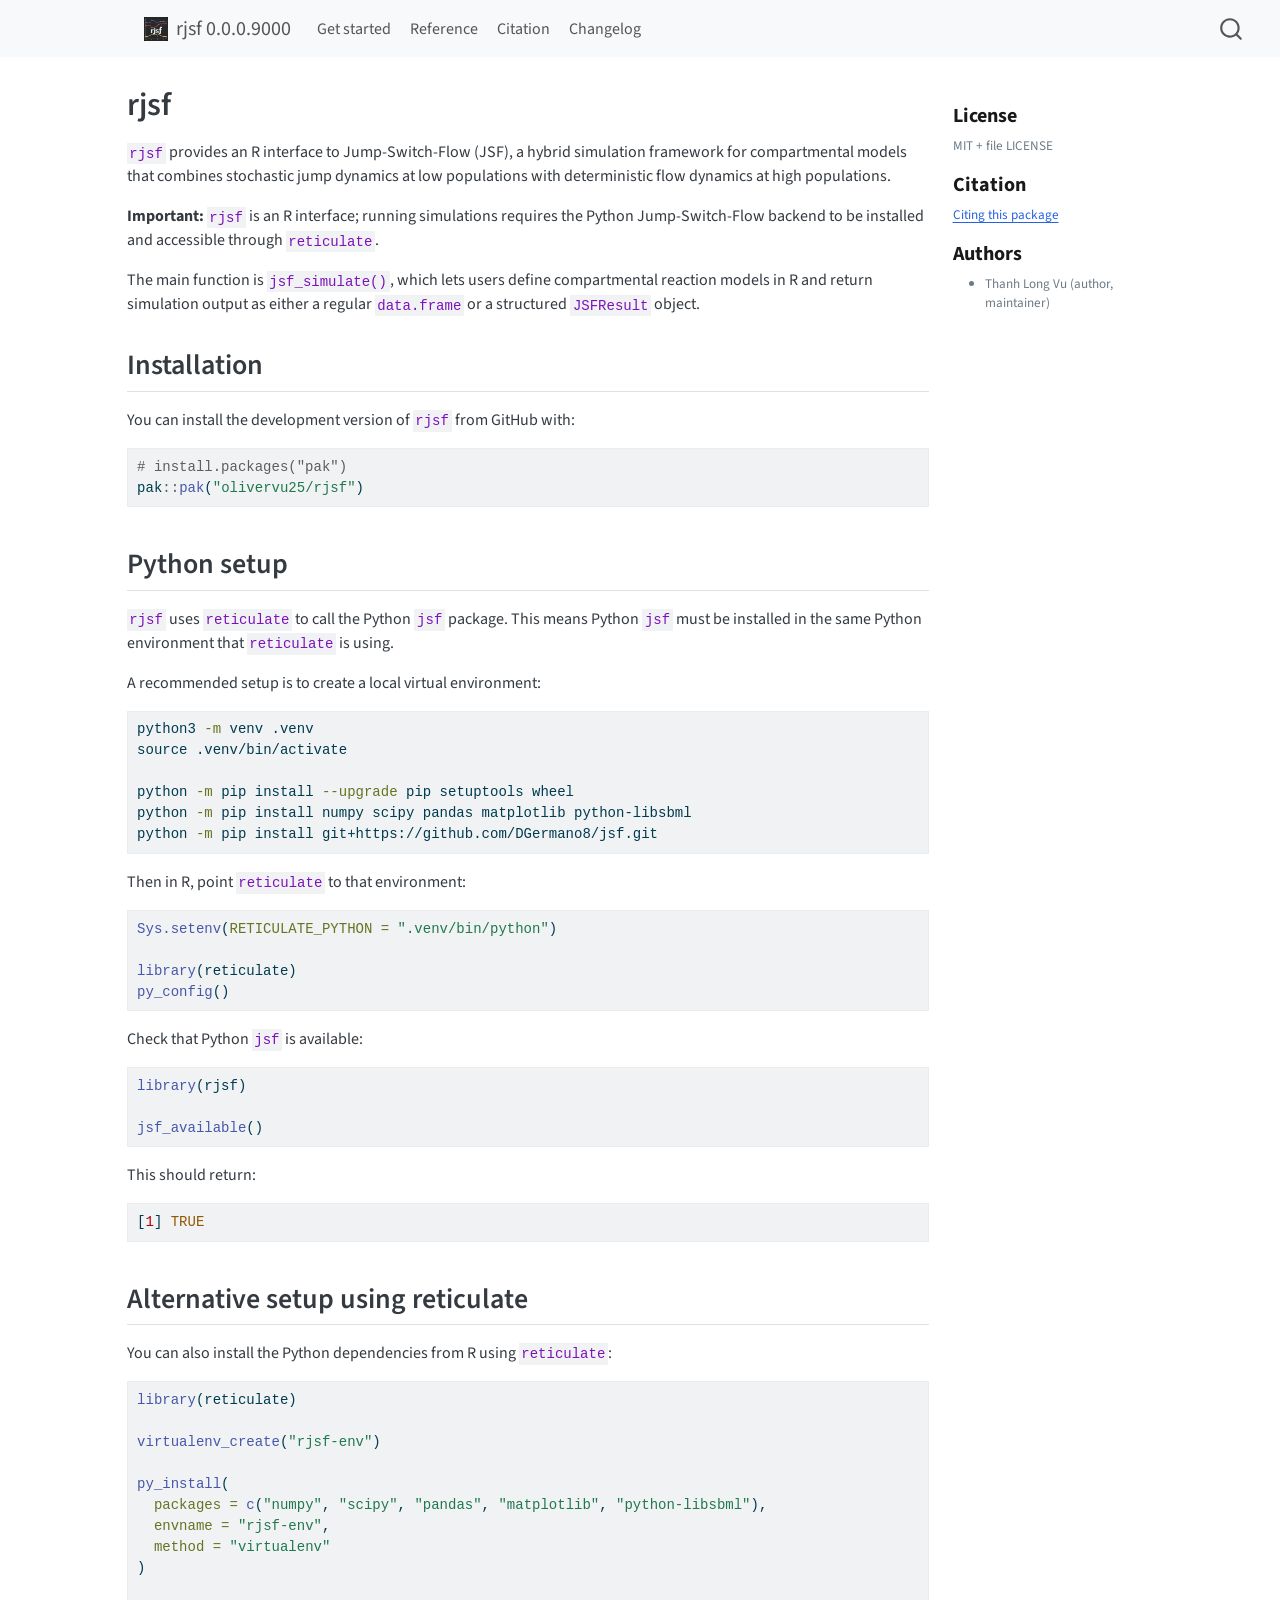
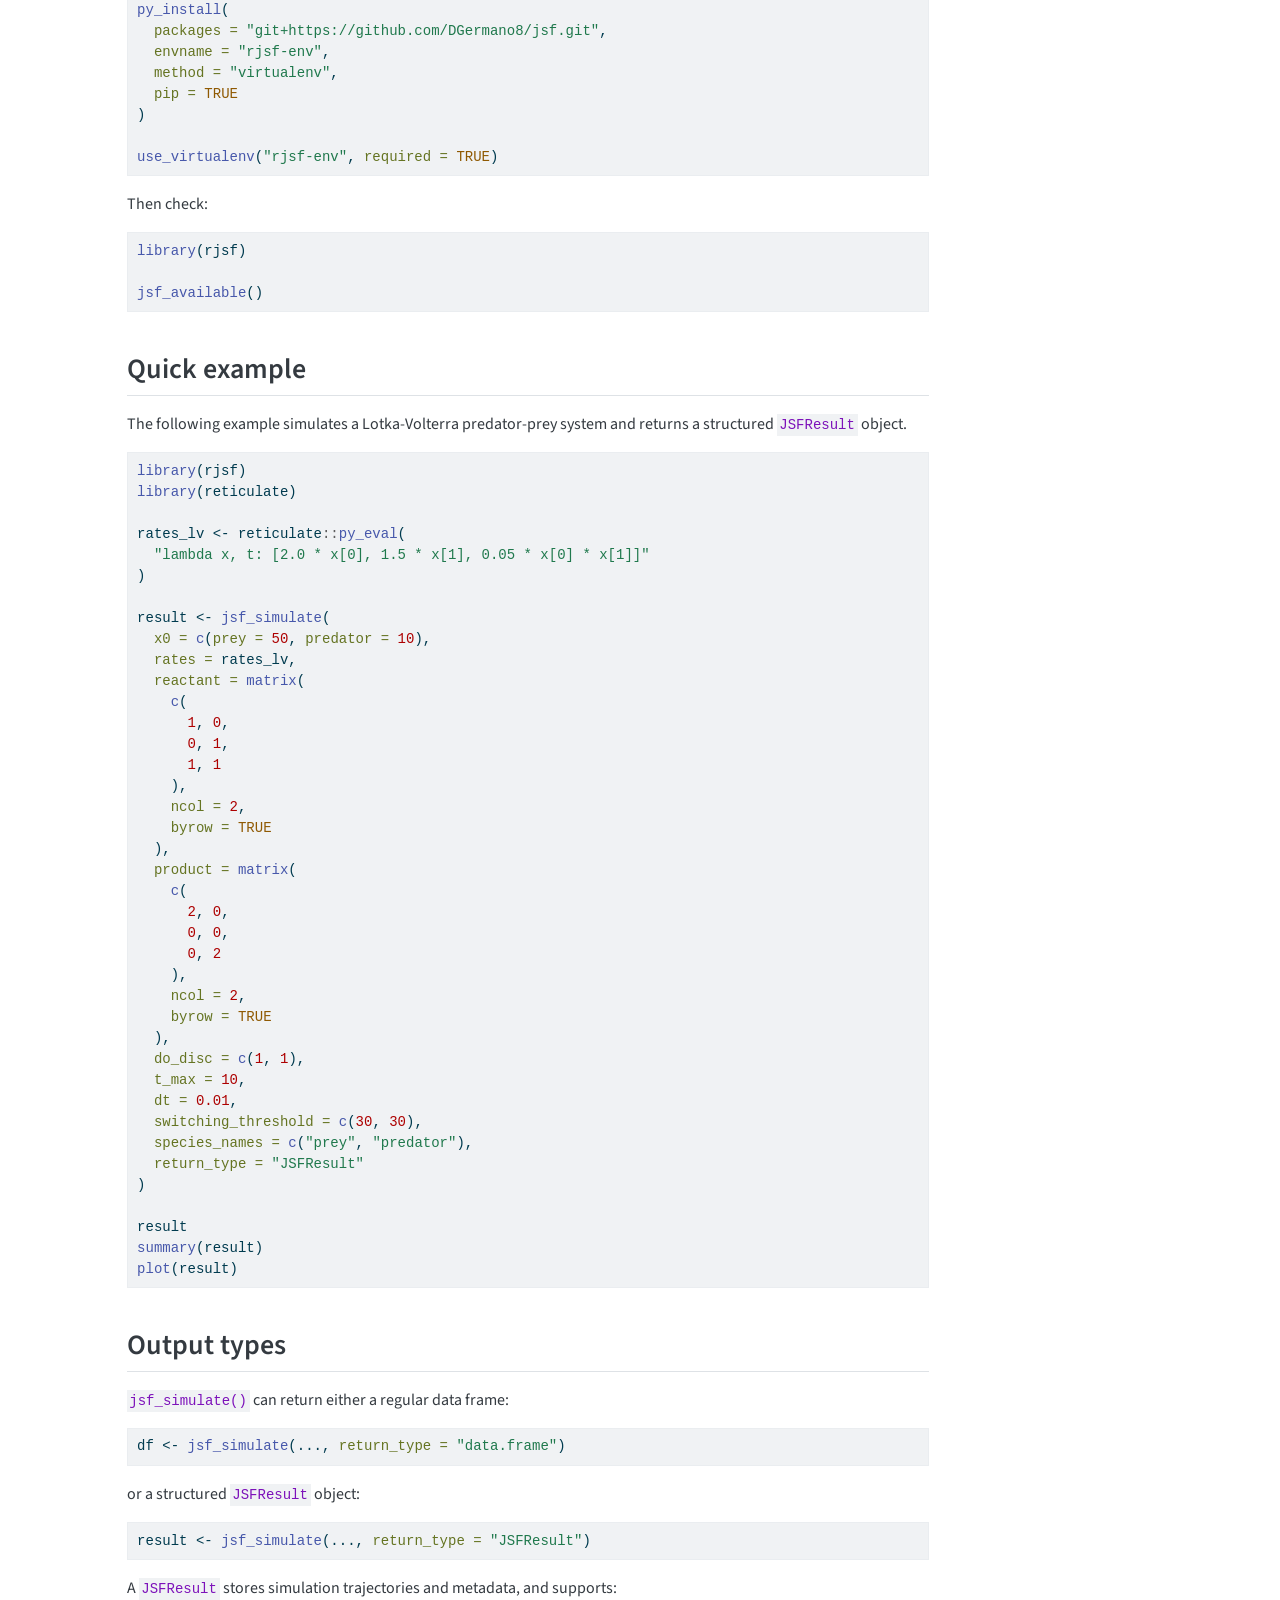
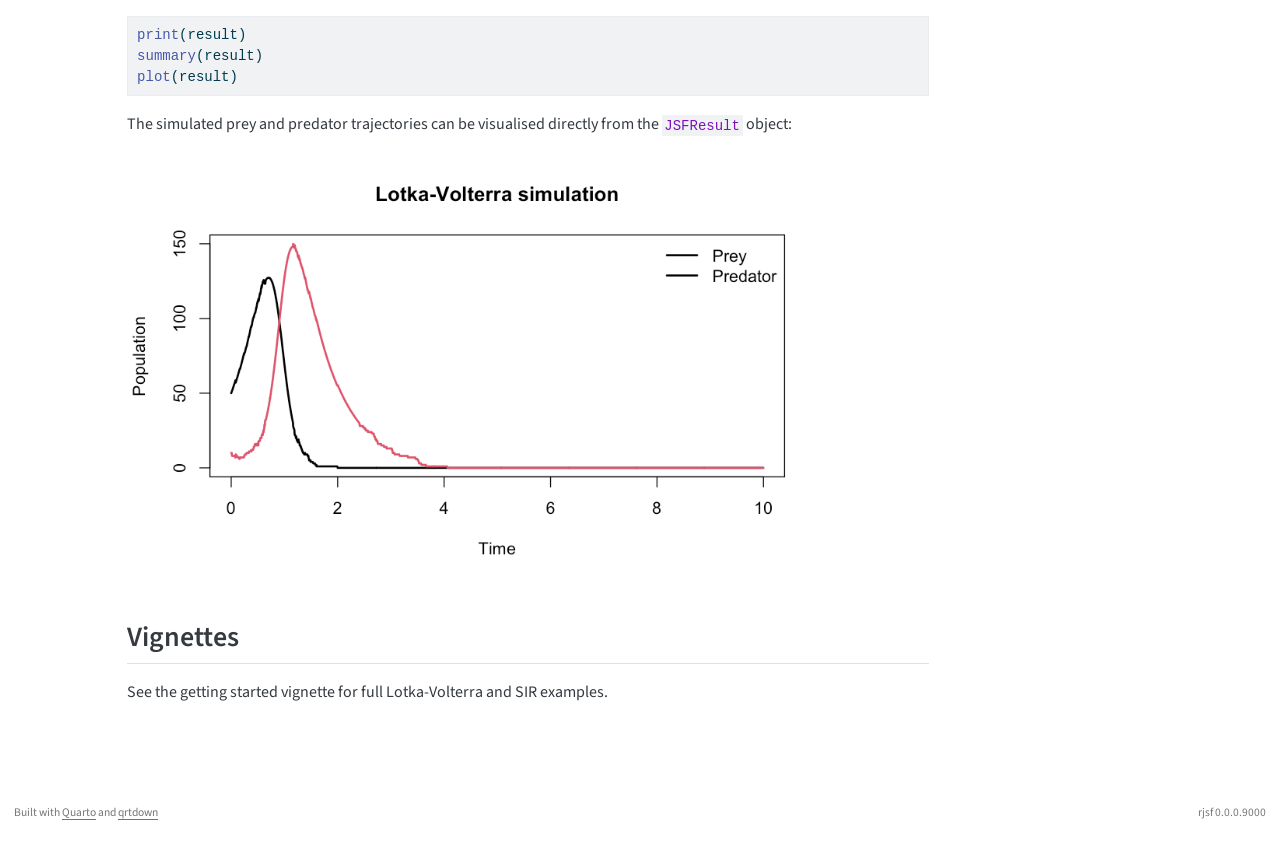
==== commit e24ee7ba: "deploy: dfb02d2815bdb0d1a1294c2f63c3efaeabc6e67c" ====
--- a/index.html
+++ b/index.html
@@ -203,8 +203,9 @@
 <li>Thanh Long Vu (author, maintainer)</li>
 </ul>
 </section>
-</div></div><p><code>rjsf</code> provides an R interface to the Python <code>jsf</code> package for Jump-Switch-Flow simulation.</p>
-<p>The main function is <code>jsf_simulate()</code>, which lets users define compartmental reaction models in R, call the Python <code>jsf</code> backend through <code>reticulate</code>, and return simulation output as either a regular <code>data.frame</code> or a structured <code>JSFResult</code> object.</p>
+</div></div><p><code>rjsf</code> provides an R interface to Jump-Switch-Flow (JSF), a hybrid simulation framework for compartmental models that combines stochastic jump dynamics at low populations with deterministic flow dynamics at high populations.</p>
+<p><strong>Important:</strong> <code>rjsf</code> is an R interface; running simulations requires the Python Jump-Switch-Flow backend to be installed and accessible through <code>reticulate</code>.</p>
+<p>The main function is <code>jsf_simulate()</code>, which lets users define compartmental reaction models in R and return simulation output as either a regular <code>data.frame</code> or a structured <code>JSFResult</code> object.</p>
 <section id="installation" class="level2">
 <h2 class="anchored" data-anchor-id="installation">Installation</h2>
 <p>You can install the development version of <code>rjsf</code> from GitHub with:</p>
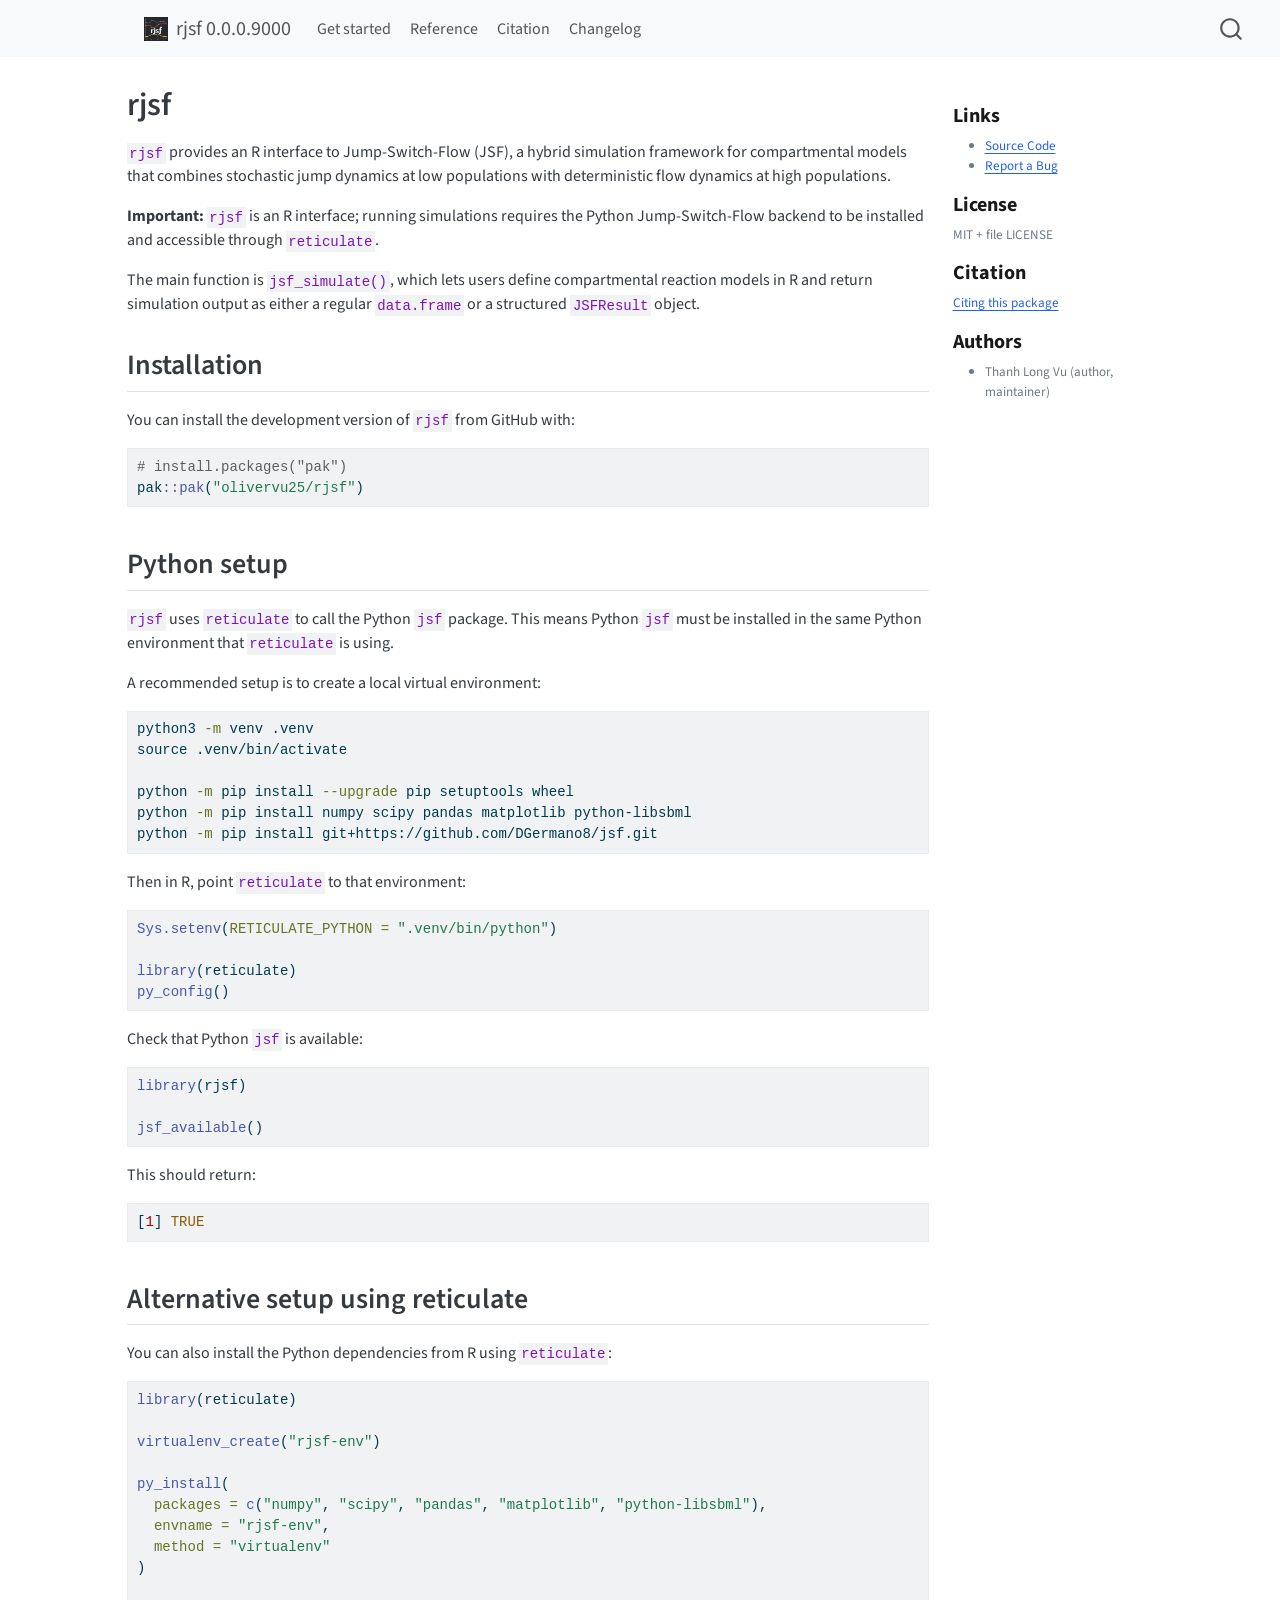
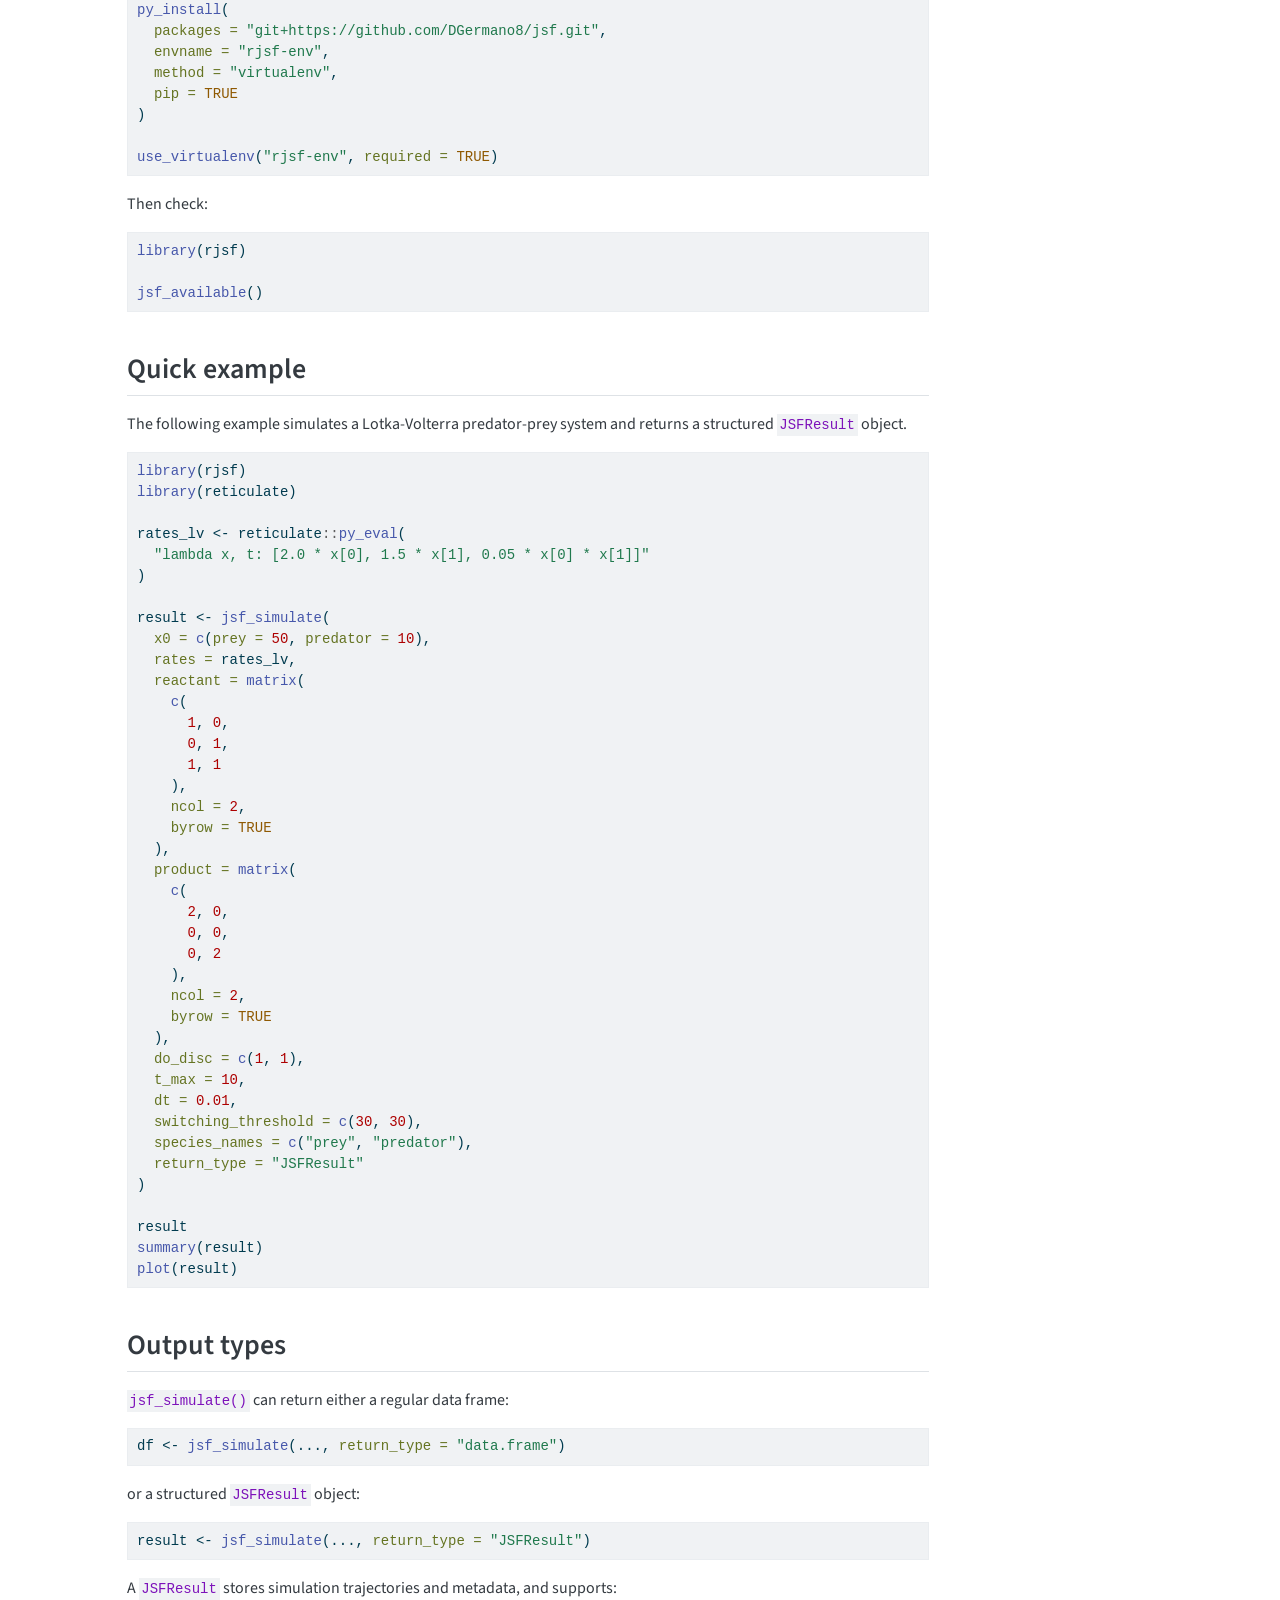
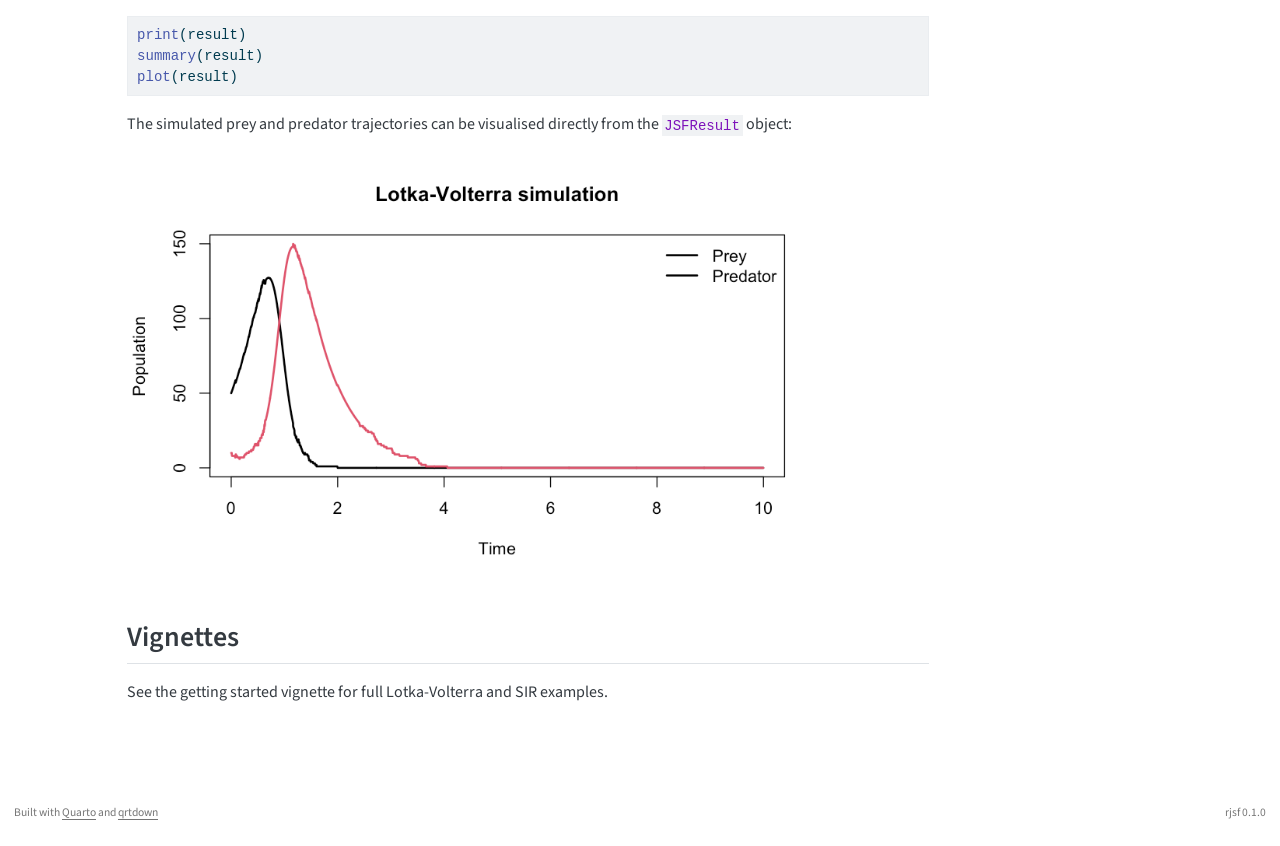
==== commit ad73b99c: "deploy: d4720c453ab42ddf8c1d09f1b44cd5bb650d7d8e" ====
--- a/index.html
+++ b/index.html
@@ -189,6 +189,13 @@
 <!-- badges: start -->
 <!-- badges: end -->
 <div class="no-row-height column-margin column-container"><div class="">
+<section id="links" class="level3">
+<h3 class="anchored" data-anchor-id="links">Links</h3>
+<ul>
+<li><a href="https://olivervu25.github.io/rjsf/">Source Code</a></li>
+<li><a href="https://github.com/olivervu25/rjsf/issues">Report a Bug</a></li>
+</ul>
+</section>
 <section id="license" class="level3">
 <h3 class="anchored" data-anchor-id="license">License</h3>
 <p>MIT + file LICENSE</p>
@@ -734,7 +741,7 @@
       &nbsp;
     </div>
     <div class="nav-footer-right">
-<p>rjsf 0.0.0.9000</p>
+<p>rjsf 0.1.0</p>
 </div>
   </div>
 </footer>
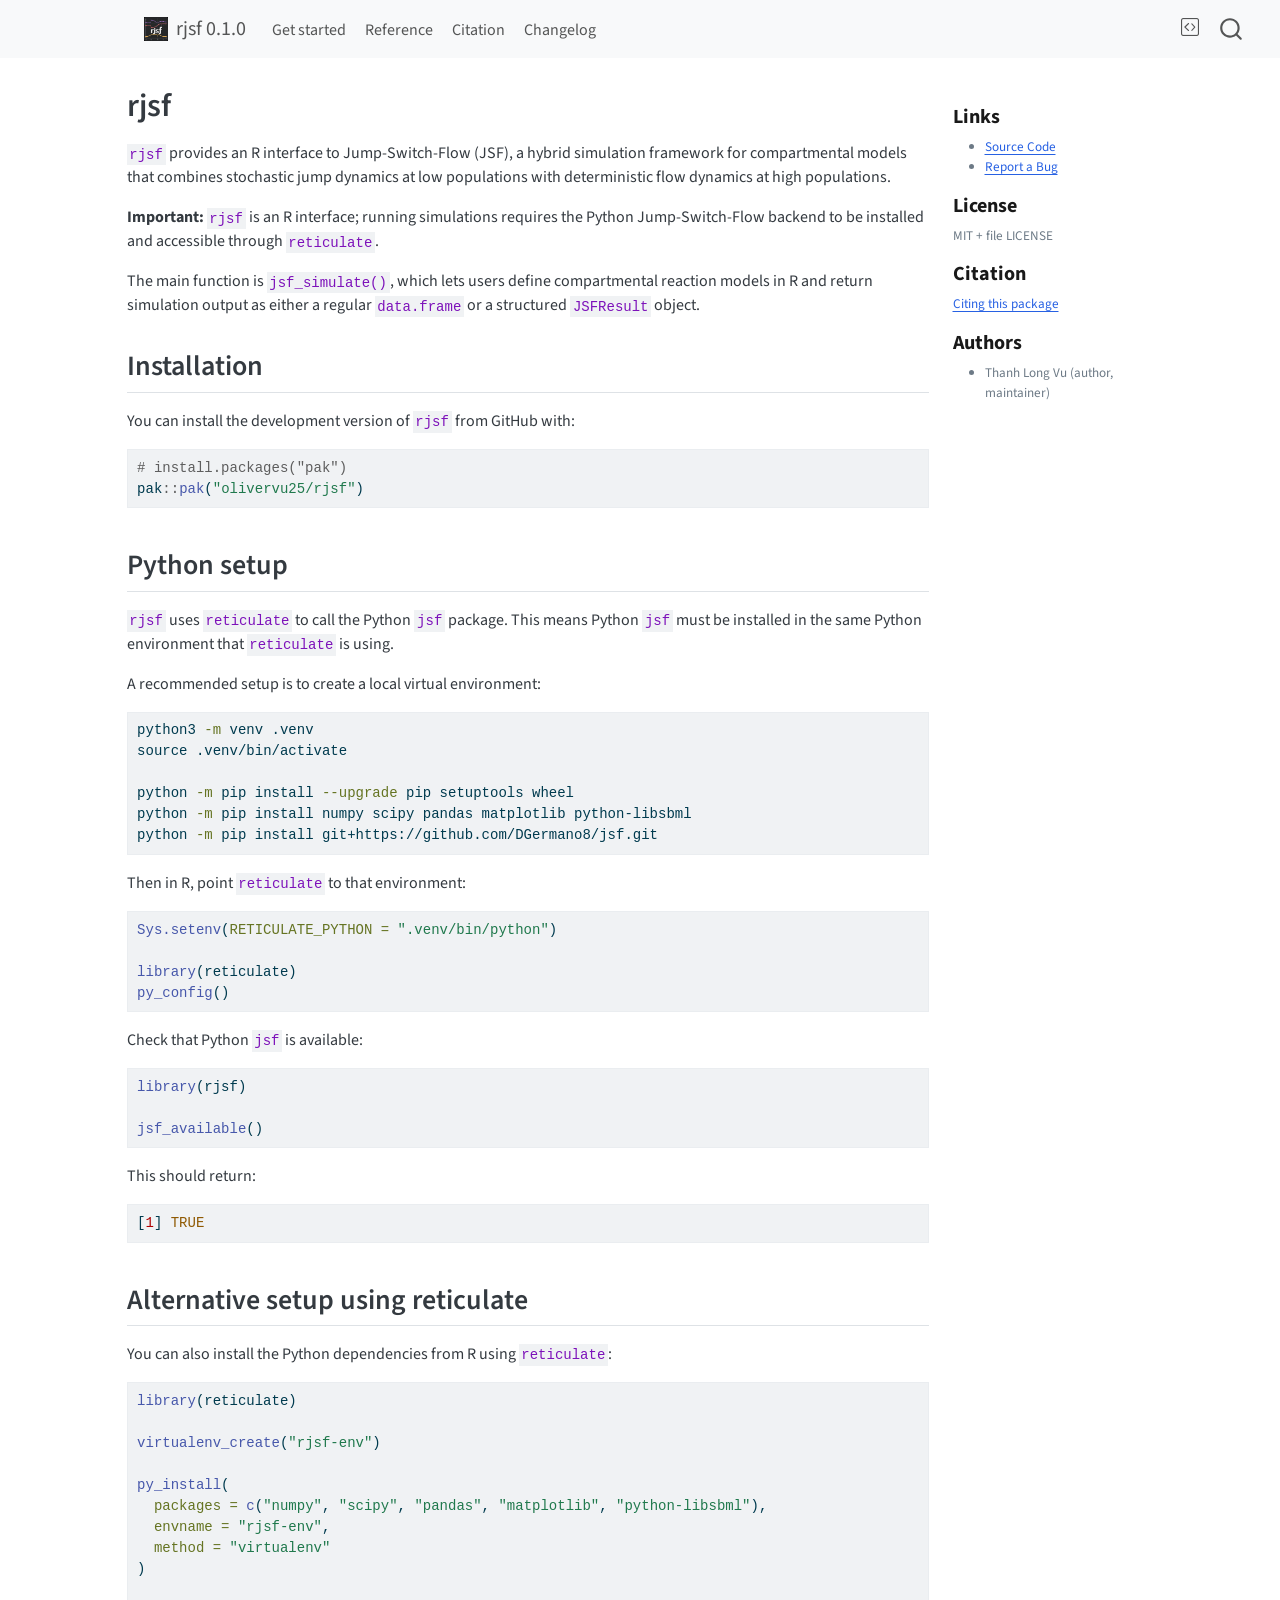
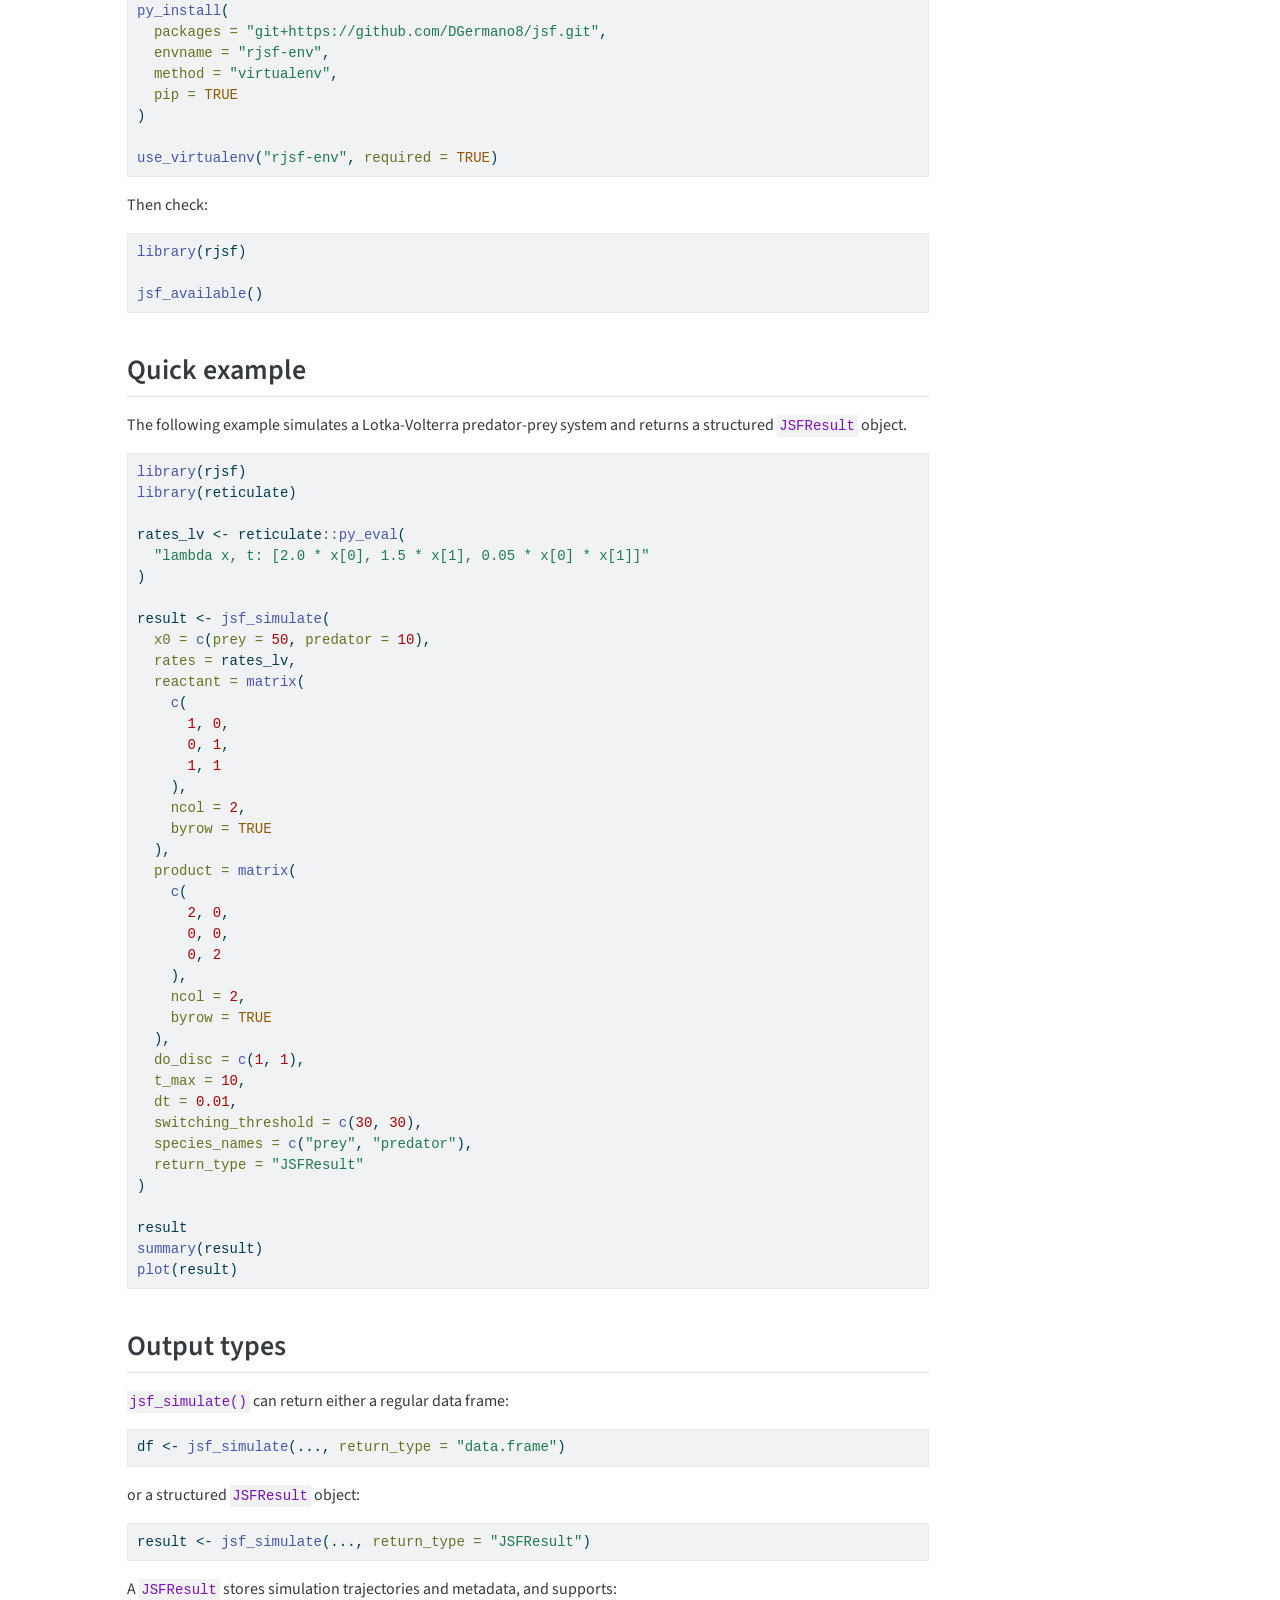
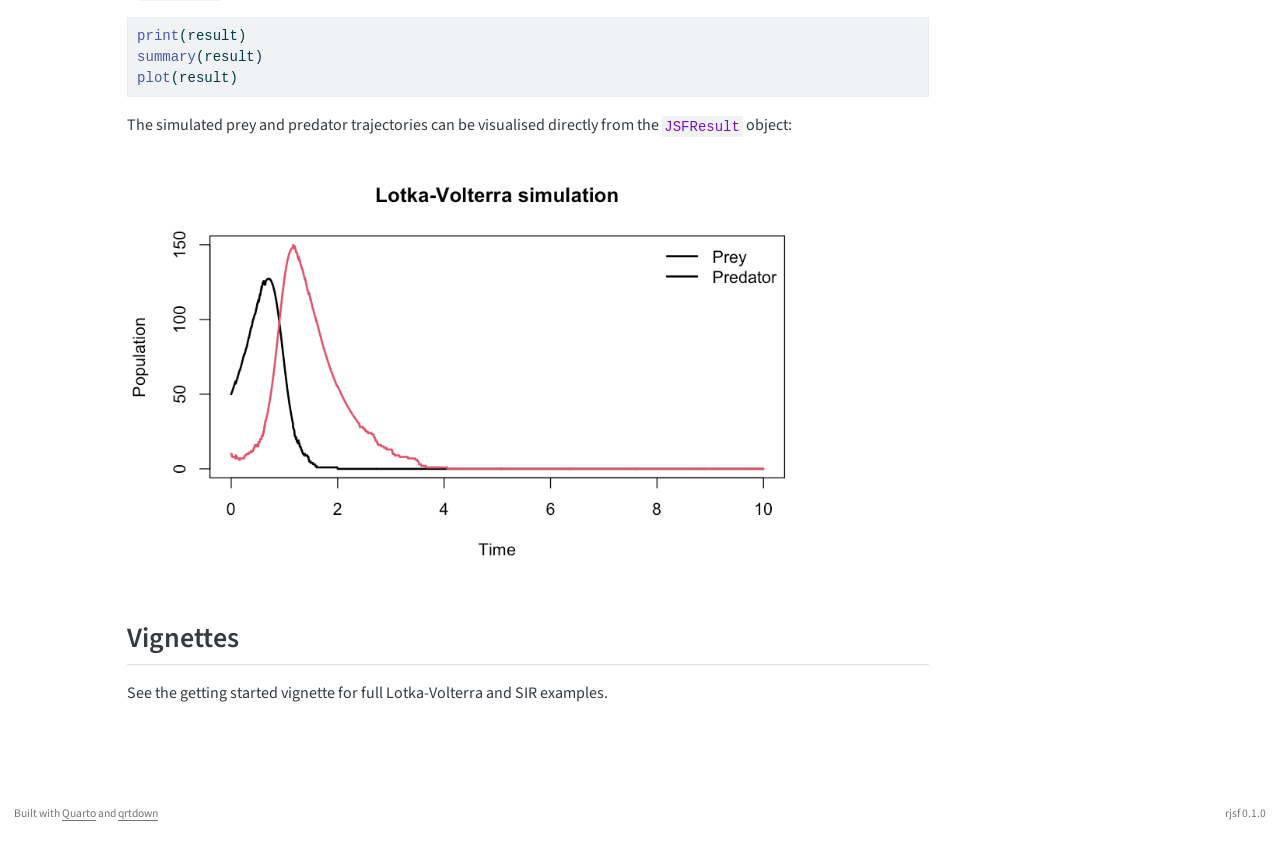
==== commit fc177856: "deploy: 8a4b6c07159335272d91b84978435c4322eddc5b" ====
--- a/index.html
+++ b/index.html
@@ -125,7 +125,7 @@
     <img src="./man/figures/logo.png" alt="" class="navbar-logo dark-content">
     </a>
     <a class="navbar-brand" href="./index.html">
-    <span class="navbar-title">rjsf 0.0.0.9000</span>
+    <span class="navbar-title">rjsf 0.1.0</span>
     </a>
   </div>
             <div id="quarto-search" class="" title="Search"></div>
@@ -149,6 +149,13 @@
   <li class="nav-item">
     <a class="nav-link" href="./NEWS.html"> 
 <span class="menu-text">Changelog</span></a>
+  </li>  
+</ul>
+            <ul class="navbar-nav navbar-nav-scroll ms-auto">
+  <li class="nav-item compact">
+    <a class="nav-link" href="https://github.com/olivervu25/rjsf"> <i class="bi bi-code-square" role="img" aria-label="Source code">
+</i> 
+<span class="menu-text"></span></a>
   </li>  
 </ul>
           </div> <!-- /navcollapse -->
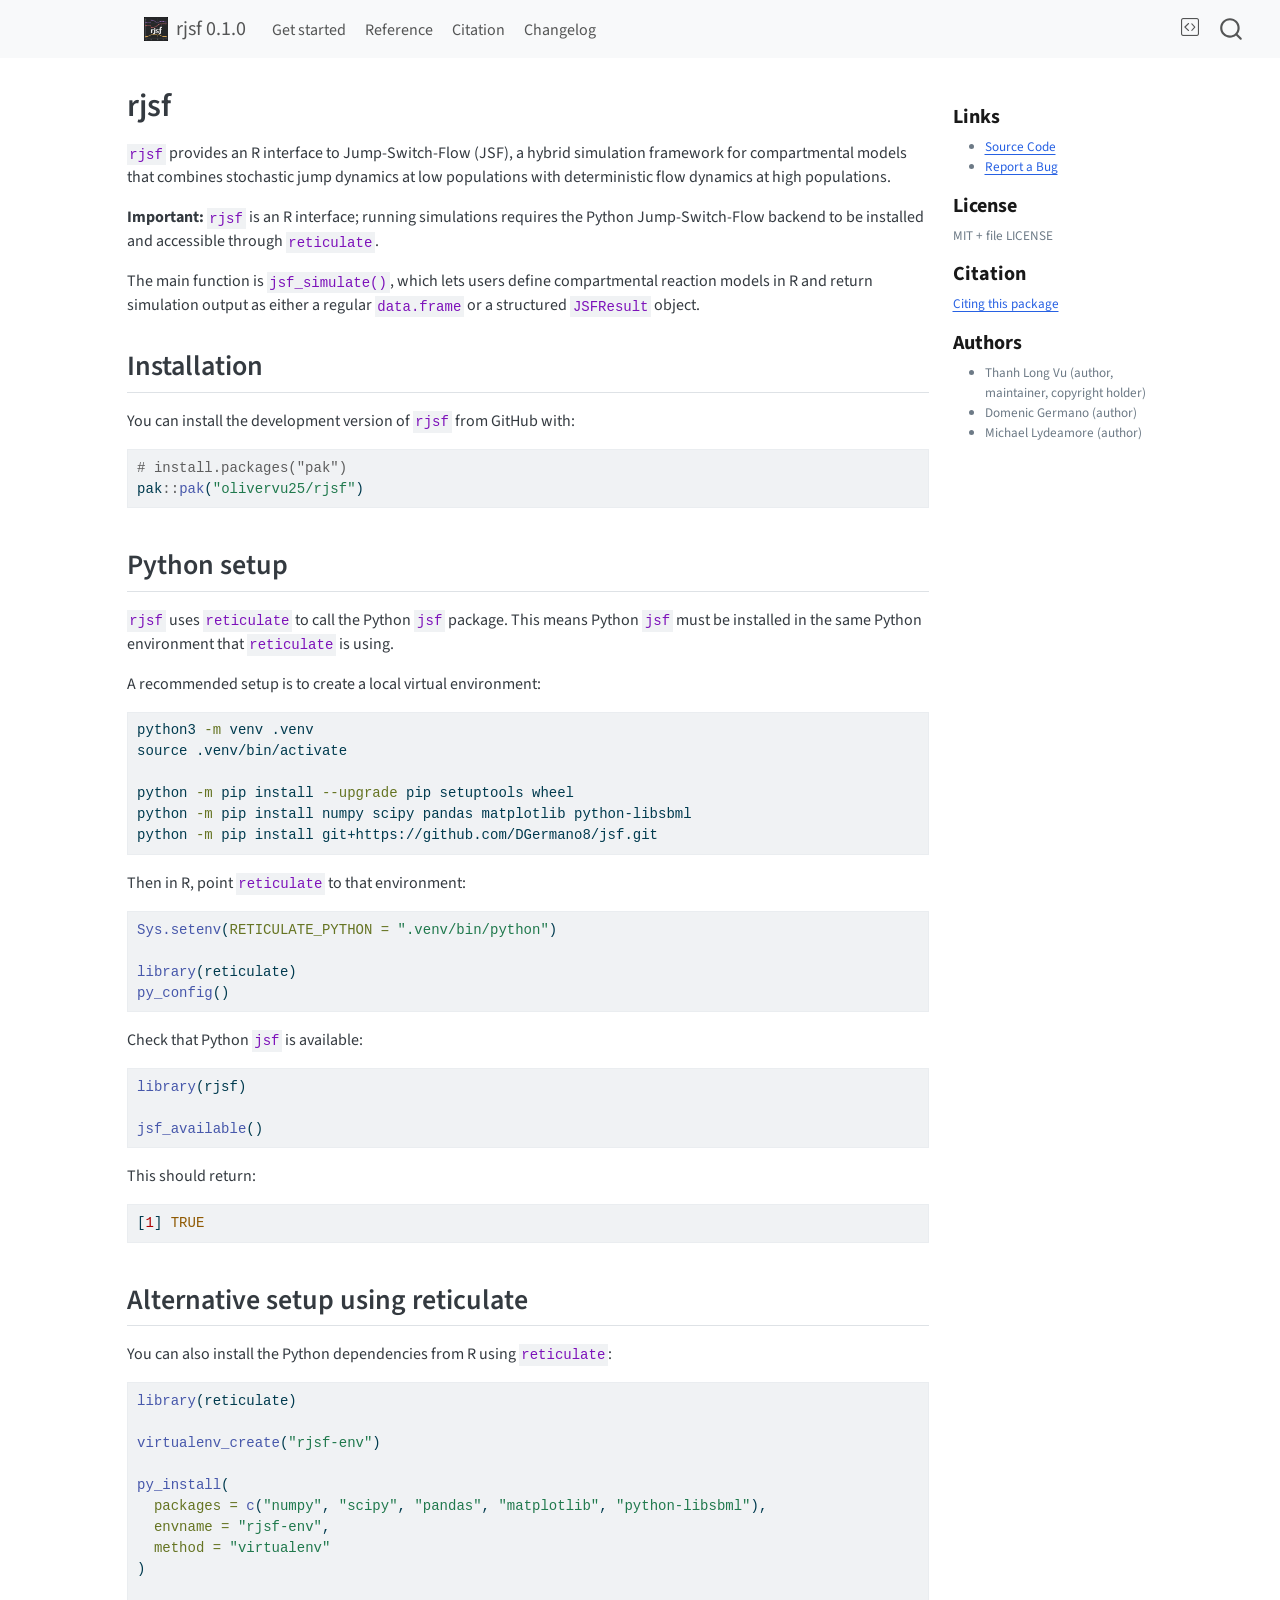
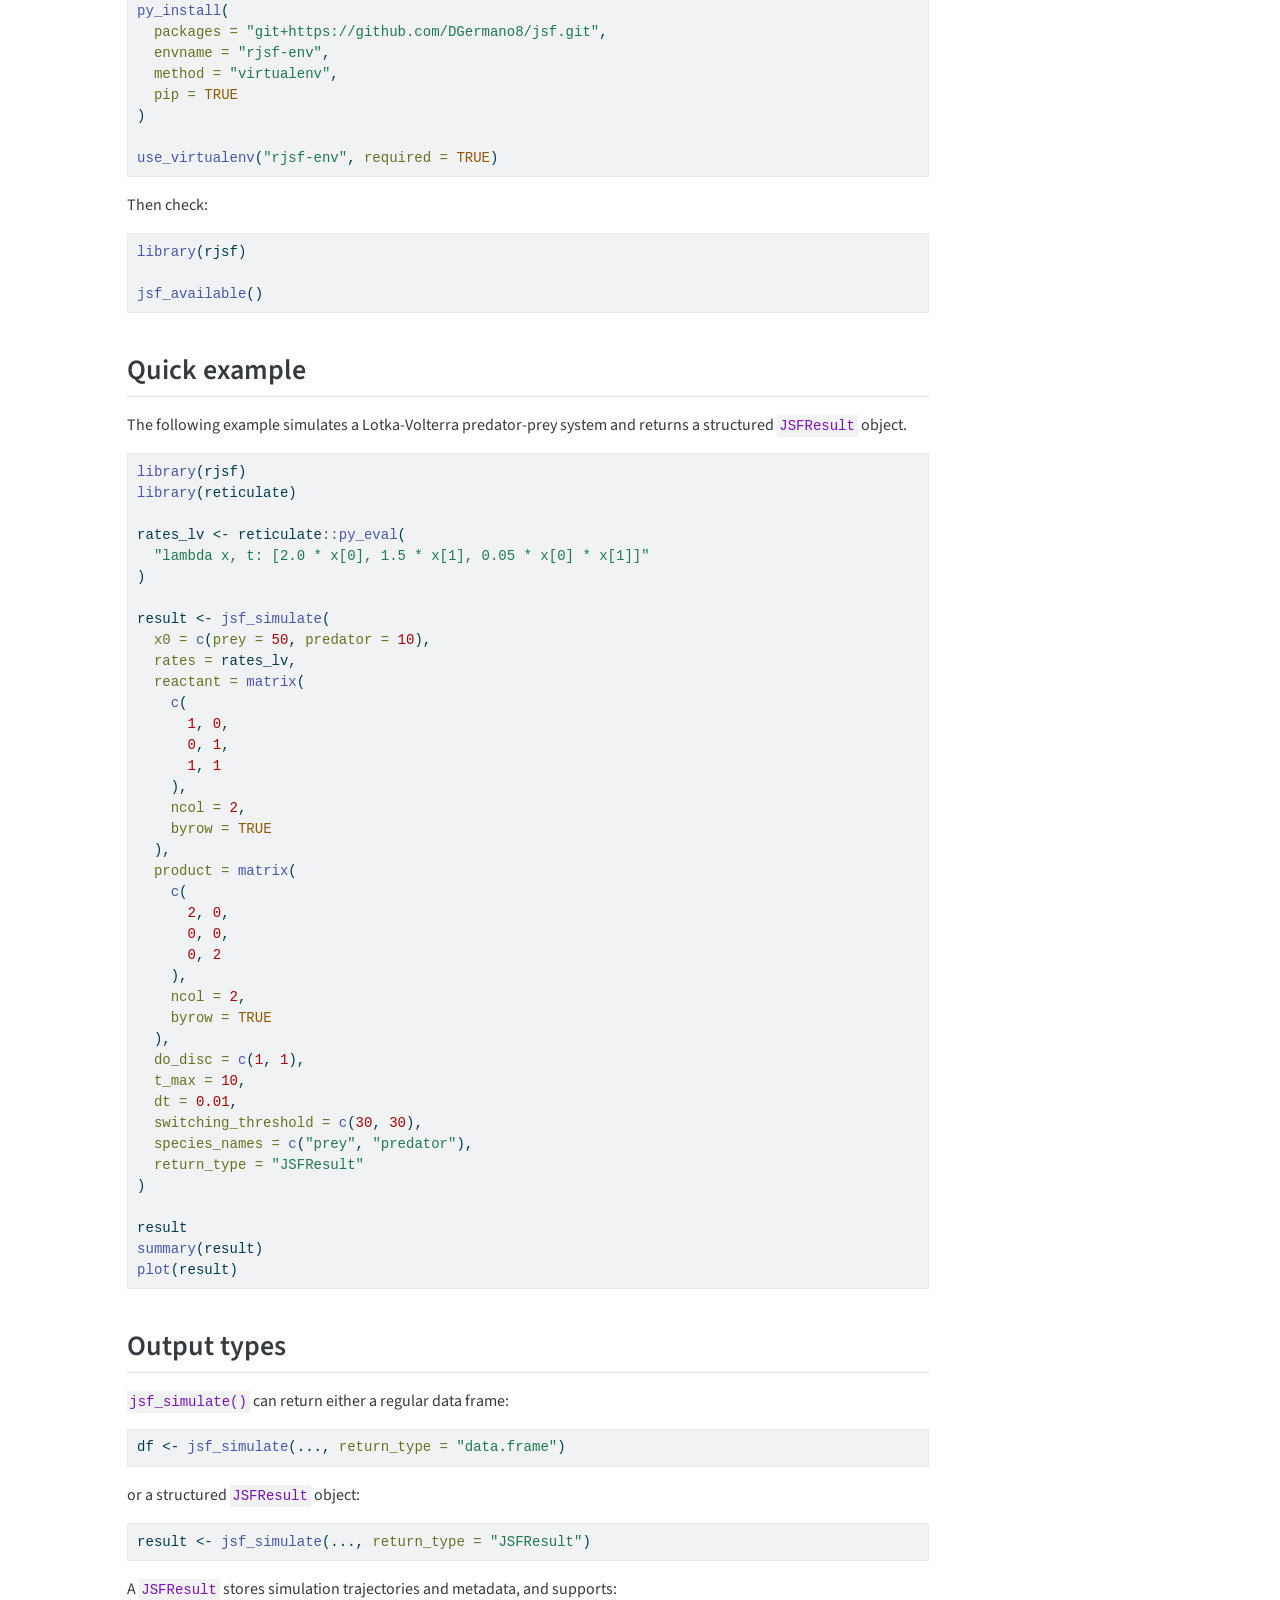
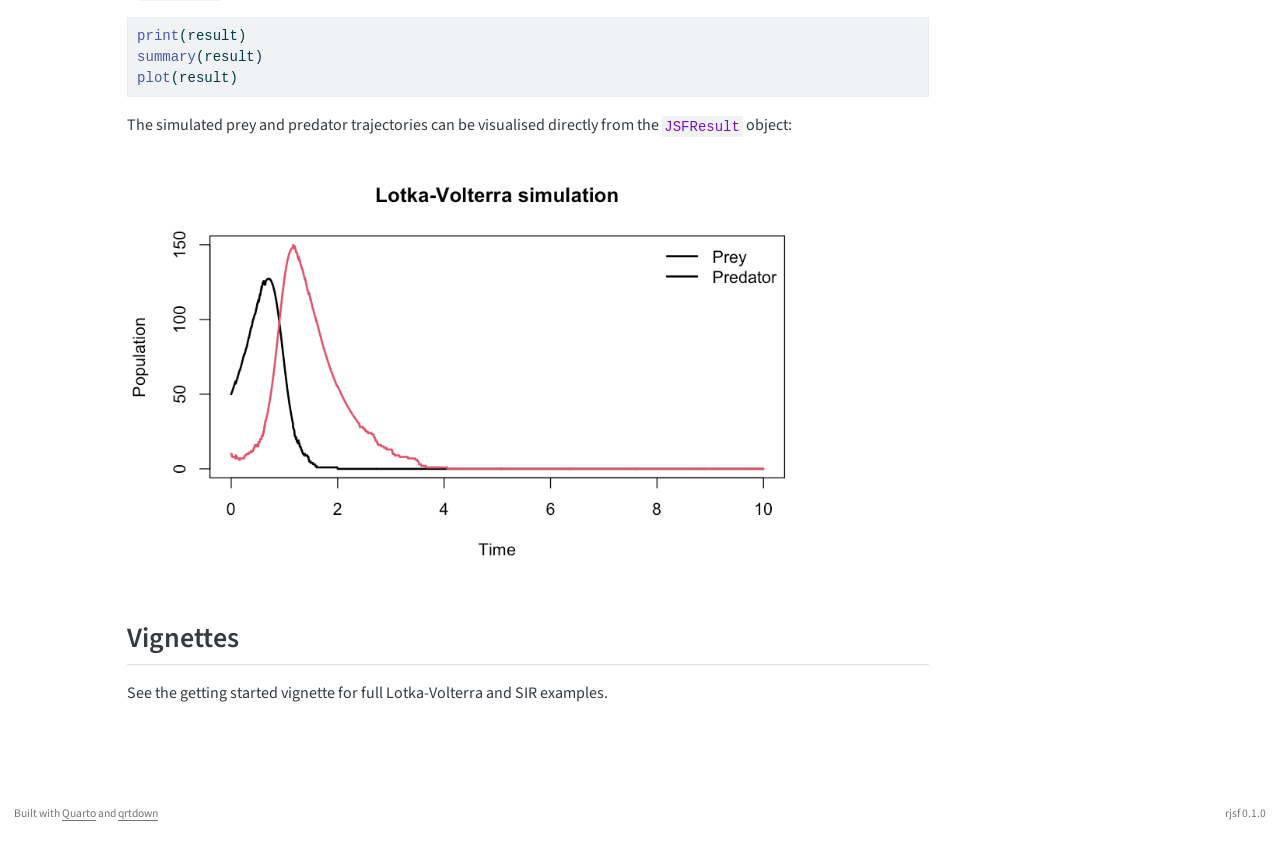
==== commit f61d496a: "deploy: 43267e323324eb2493a0b8f71655dd93ee3fed56" ====
--- a/index.html
+++ b/index.html
@@ -214,7 +214,9 @@
 <section id="authors" class="level3">
 <h3 class="anchored" data-anchor-id="authors">Authors</h3>
 <ul>
-<li>Thanh Long Vu (author, maintainer)</li>
+<li>Thanh Long Vu (author, maintainer, copyright holder)</li>
+<li>Domenic Germano (author)</li>
+<li>Michael Lydeamore (author)</li>
 </ul>
 </section>
 </div></div><p><code>rjsf</code> provides an R interface to Jump-Switch-Flow (JSF), a hybrid simulation framework for compartmental models that combines stochastic jump dynamics at low populations with deterministic flow dynamics at high populations.</p>
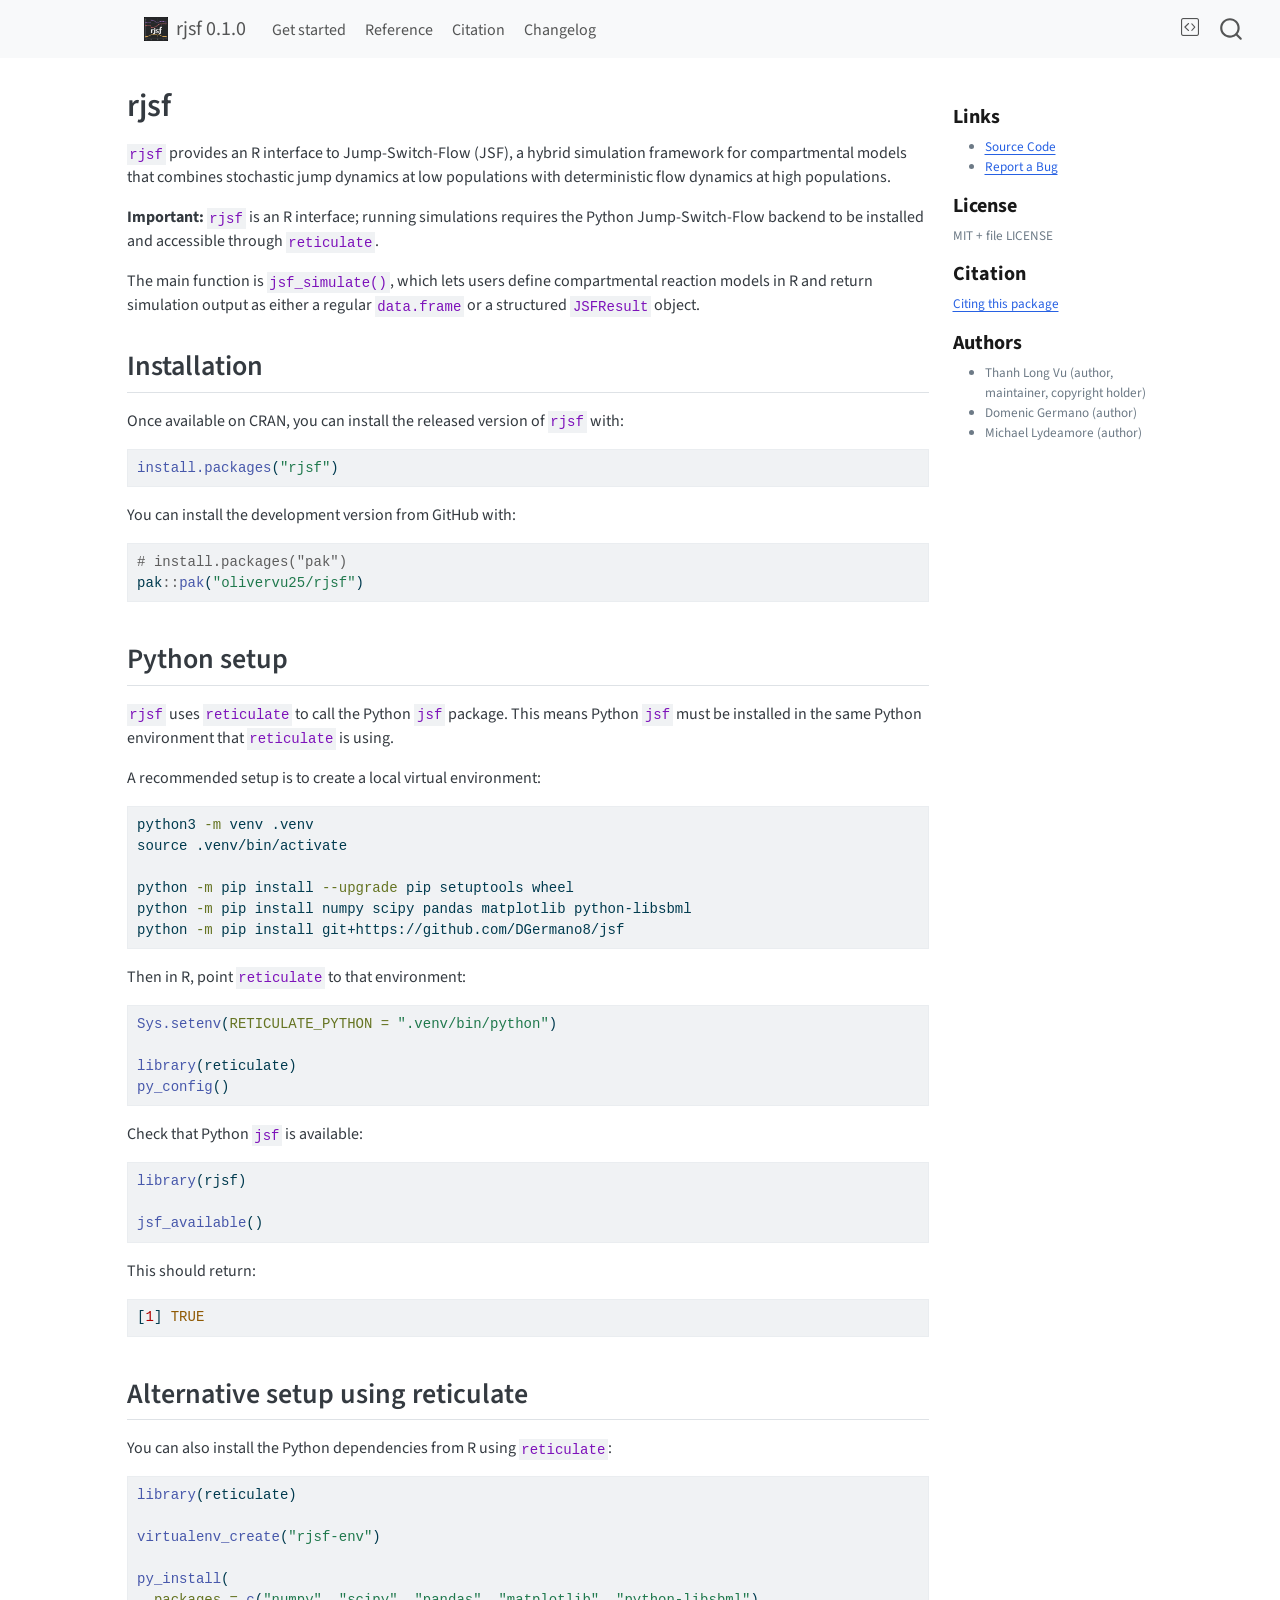
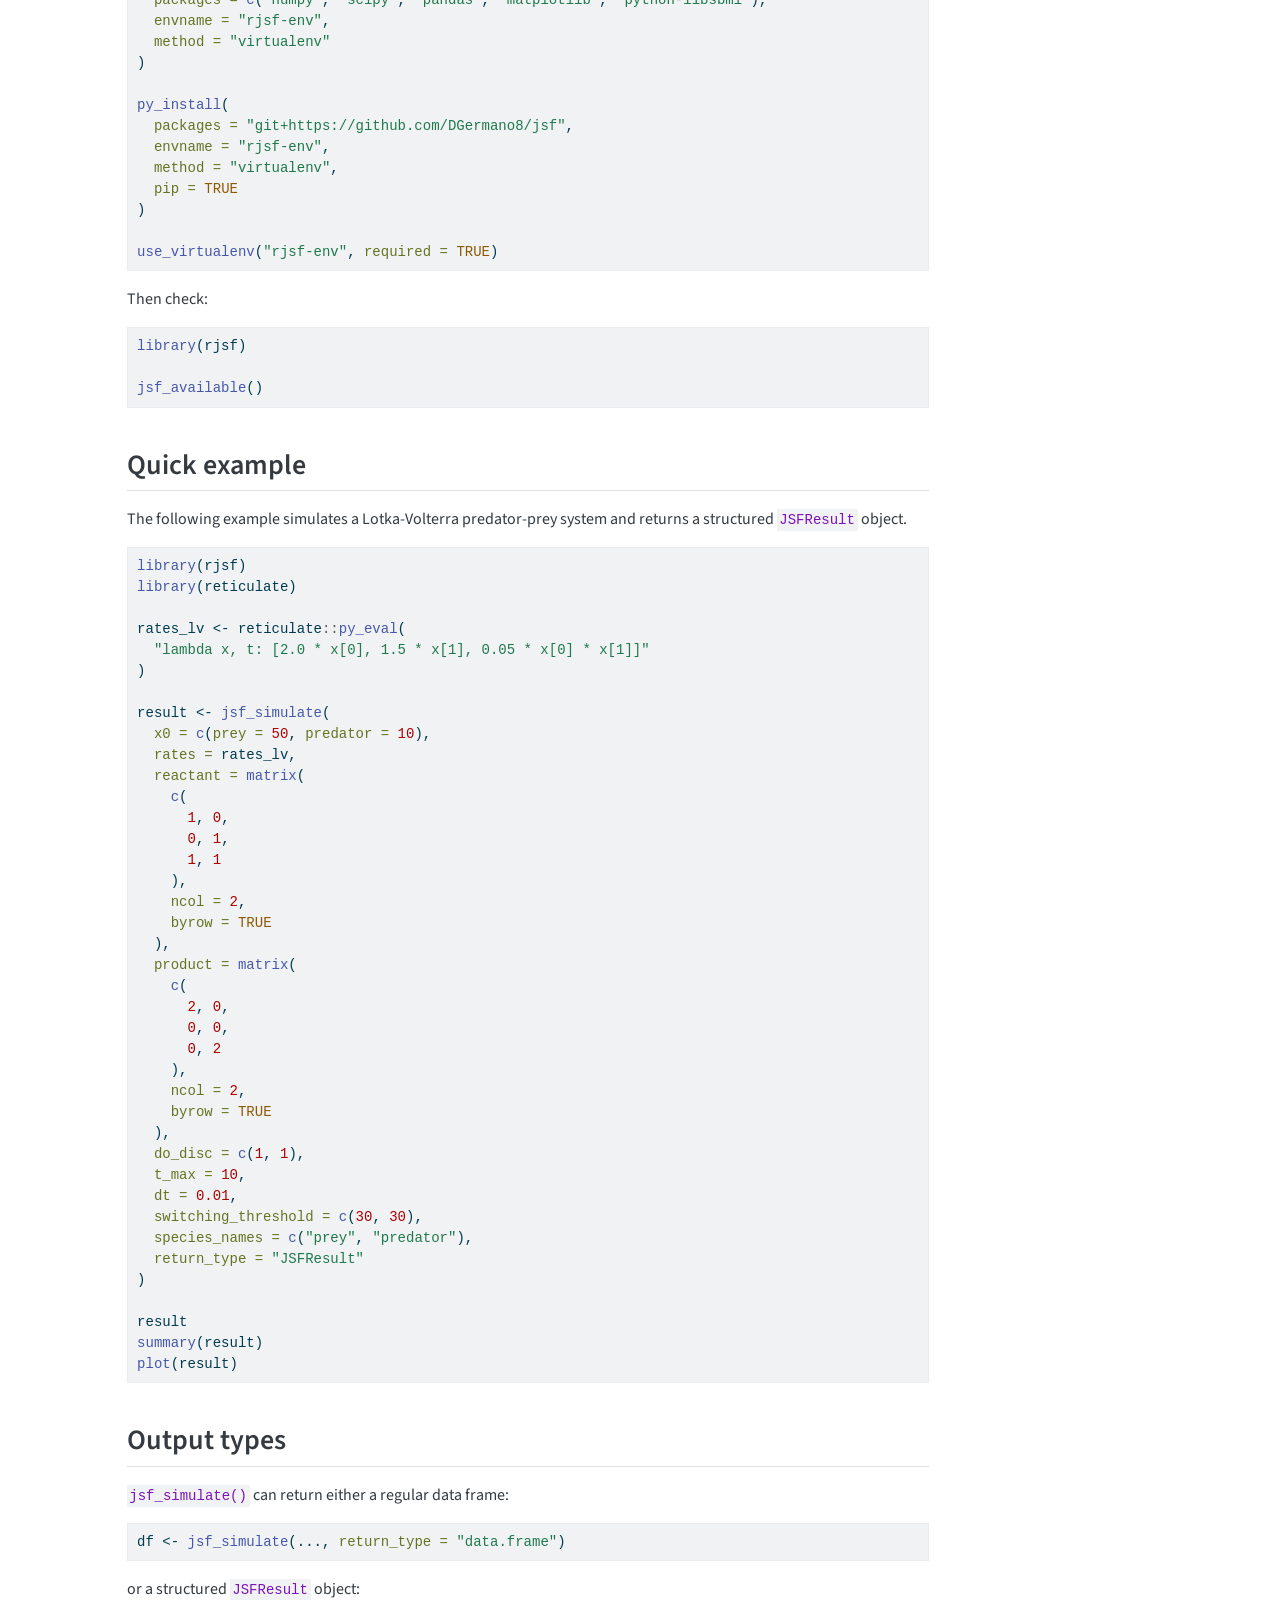
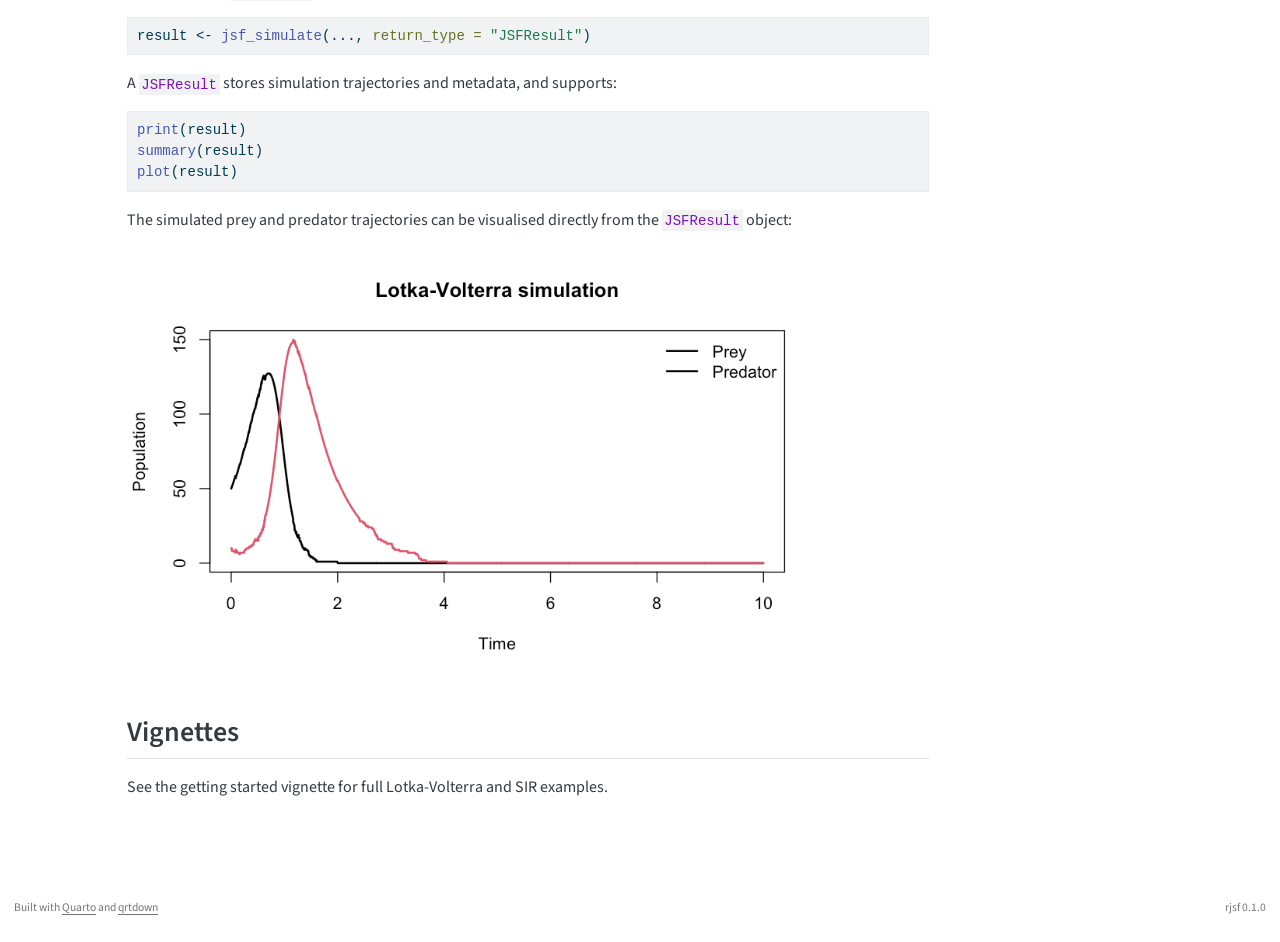
==== commit 78dca645: "deploy: 2d518c5106c16ee5bb1a49811356507d0ce8cadf" ====
--- a/index.html
+++ b/index.html
@@ -224,111 +224,113 @@
 <p>The main function is <code>jsf_simulate()</code>, which lets users define compartmental reaction models in R and return simulation output as either a regular <code>data.frame</code> or a structured <code>JSFResult</code> object.</p>
 <section id="installation" class="level2">
 <h2 class="anchored" data-anchor-id="installation">Installation</h2>
-<p>You can install the development version of <code>rjsf</code> from GitHub with:</p>
-<div class="code-copy-outer-scaffold"><div class="sourceCode" id="cb1"><pre class="sourceCode r code-with-copy"><code class="sourceCode r"><span id="cb1-1"><a href="#cb1-1" aria-hidden="true" tabindex="-1"></a><span class="co"># install.packages("pak")</span></span>
-<span id="cb1-2"><a href="#cb1-2" aria-hidden="true" tabindex="-1"></a>pak<span class="sc">::</span><span class="fu">pak</span>(<span class="st">"olivervu25/rjsf"</span>)</span></code></pre></div><button title="Copy to Clipboard" class="code-copy-button"><i class="bi"></i></button></div>
+<p>Once available on CRAN, you can install the released version of <code>rjsf</code> with:</p>
+<div class="code-copy-outer-scaffold"><div class="sourceCode" id="cb1"><pre class="sourceCode r code-with-copy"><code class="sourceCode r"><span id="cb1-1"><a href="#cb1-1" aria-hidden="true" tabindex="-1"></a><span class="fu">install.packages</span>(<span class="st">"rjsf"</span>)</span></code></pre></div><button title="Copy to Clipboard" class="code-copy-button"><i class="bi"></i></button></div>
+<p>You can install the development version from GitHub with:</p>
+<div class="code-copy-outer-scaffold"><div class="sourceCode" id="cb2"><pre class="sourceCode r code-with-copy"><code class="sourceCode r"><span id="cb2-1"><a href="#cb2-1" aria-hidden="true" tabindex="-1"></a><span class="co"># install.packages("pak")</span></span>
+<span id="cb2-2"><a href="#cb2-2" aria-hidden="true" tabindex="-1"></a>pak<span class="sc">::</span><span class="fu">pak</span>(<span class="st">"olivervu25/rjsf"</span>)</span></code></pre></div><button title="Copy to Clipboard" class="code-copy-button"><i class="bi"></i></button></div>
 </section>
 <section id="python-setup" class="level2">
 <h2 class="anchored" data-anchor-id="python-setup">Python setup</h2>
 <p><code>rjsf</code> uses <code>reticulate</code> to call the Python <code>jsf</code> package. This means Python <code>jsf</code> must be installed in the same Python environment that <code>reticulate</code> is using.</p>
 <p>A recommended setup is to create a local virtual environment:</p>
-<div class="code-copy-outer-scaffold"><div class="sourceCode" id="cb2"><pre class="sourceCode bash code-with-copy"><code class="sourceCode bash"><span id="cb2-1"><a href="#cb2-1" aria-hidden="true" tabindex="-1"></a><span class="ex">python3</span> <span class="at">-m</span> venv .venv</span>
-<span id="cb2-2"><a href="#cb2-2" aria-hidden="true" tabindex="-1"></a><span class="bu">source</span> .venv/bin/activate</span>
-<span id="cb2-3"><a href="#cb2-3" aria-hidden="true" tabindex="-1"></a></span>
-<span id="cb2-4"><a href="#cb2-4" aria-hidden="true" tabindex="-1"></a><span class="ex">python</span> <span class="at">-m</span> pip install <span class="at">--upgrade</span> pip setuptools wheel</span>
-<span id="cb2-5"><a href="#cb2-5" aria-hidden="true" tabindex="-1"></a><span class="ex">python</span> <span class="at">-m</span> pip install numpy scipy pandas matplotlib python-libsbml</span>
-<span id="cb2-6"><a href="#cb2-6" aria-hidden="true" tabindex="-1"></a><span class="ex">python</span> <span class="at">-m</span> pip install git+https://github.com/DGermano8/jsf.git</span></code></pre></div><button title="Copy to Clipboard" class="code-copy-button"><i class="bi"></i></button></div>
+<div class="code-copy-outer-scaffold"><div class="sourceCode" id="cb3"><pre class="sourceCode bash code-with-copy"><code class="sourceCode bash"><span id="cb3-1"><a href="#cb3-1" aria-hidden="true" tabindex="-1"></a><span class="ex">python3</span> <span class="at">-m</span> venv .venv</span>
+<span id="cb3-2"><a href="#cb3-2" aria-hidden="true" tabindex="-1"></a><span class="bu">source</span> .venv/bin/activate</span>
+<span id="cb3-3"><a href="#cb3-3" aria-hidden="true" tabindex="-1"></a></span>
+<span id="cb3-4"><a href="#cb3-4" aria-hidden="true" tabindex="-1"></a><span class="ex">python</span> <span class="at">-m</span> pip install <span class="at">--upgrade</span> pip setuptools wheel</span>
+<span id="cb3-5"><a href="#cb3-5" aria-hidden="true" tabindex="-1"></a><span class="ex">python</span> <span class="at">-m</span> pip install numpy scipy pandas matplotlib python-libsbml</span>
+<span id="cb3-6"><a href="#cb3-6" aria-hidden="true" tabindex="-1"></a><span class="ex">python</span> <span class="at">-m</span> pip install git+https://github.com/DGermano8/jsf</span></code></pre></div><button title="Copy to Clipboard" class="code-copy-button"><i class="bi"></i></button></div>
 <p>Then in R, point <code>reticulate</code> to that environment:</p>
-<div class="code-copy-outer-scaffold"><div class="sourceCode" id="cb3"><pre class="sourceCode r code-with-copy"><code class="sourceCode r"><span id="cb3-1"><a href="#cb3-1" aria-hidden="true" tabindex="-1"></a><span class="fu">Sys.setenv</span>(<span class="at">RETICULATE_PYTHON =</span> <span class="st">".venv/bin/python"</span>)</span>
-<span id="cb3-2"><a href="#cb3-2" aria-hidden="true" tabindex="-1"></a></span>
-<span id="cb3-3"><a href="#cb3-3" aria-hidden="true" tabindex="-1"></a><span class="fu">library</span>(reticulate)</span>
-<span id="cb3-4"><a href="#cb3-4" aria-hidden="true" tabindex="-1"></a><span class="fu">py_config</span>()</span></code></pre></div><button title="Copy to Clipboard" class="code-copy-button"><i class="bi"></i></button></div>
+<div class="code-copy-outer-scaffold"><div class="sourceCode" id="cb4"><pre class="sourceCode r code-with-copy"><code class="sourceCode r"><span id="cb4-1"><a href="#cb4-1" aria-hidden="true" tabindex="-1"></a><span class="fu">Sys.setenv</span>(<span class="at">RETICULATE_PYTHON =</span> <span class="st">".venv/bin/python"</span>)</span>
+<span id="cb4-2"><a href="#cb4-2" aria-hidden="true" tabindex="-1"></a></span>
+<span id="cb4-3"><a href="#cb4-3" aria-hidden="true" tabindex="-1"></a><span class="fu">library</span>(reticulate)</span>
+<span id="cb4-4"><a href="#cb4-4" aria-hidden="true" tabindex="-1"></a><span class="fu">py_config</span>()</span></code></pre></div><button title="Copy to Clipboard" class="code-copy-button"><i class="bi"></i></button></div>
 <p>Check that Python <code>jsf</code> is available:</p>
-<div class="code-copy-outer-scaffold"><div class="sourceCode" id="cb4"><pre class="sourceCode r code-with-copy"><code class="sourceCode r"><span id="cb4-1"><a href="#cb4-1" aria-hidden="true" tabindex="-1"></a><span class="fu">library</span>(rjsf)</span>
-<span id="cb4-2"><a href="#cb4-2" aria-hidden="true" tabindex="-1"></a></span>
-<span id="cb4-3"><a href="#cb4-3" aria-hidden="true" tabindex="-1"></a><span class="fu">jsf_available</span>()</span></code></pre></div><button title="Copy to Clipboard" class="code-copy-button"><i class="bi"></i></button></div>
+<div class="code-copy-outer-scaffold"><div class="sourceCode" id="cb5"><pre class="sourceCode r code-with-copy"><code class="sourceCode r"><span id="cb5-1"><a href="#cb5-1" aria-hidden="true" tabindex="-1"></a><span class="fu">library</span>(rjsf)</span>
+<span id="cb5-2"><a href="#cb5-2" aria-hidden="true" tabindex="-1"></a></span>
+<span id="cb5-3"><a href="#cb5-3" aria-hidden="true" tabindex="-1"></a><span class="fu">jsf_available</span>()</span></code></pre></div><button title="Copy to Clipboard" class="code-copy-button"><i class="bi"></i></button></div>
 <p>This should return:</p>
-<div class="code-copy-outer-scaffold"><div class="sourceCode" id="cb5"><pre class="sourceCode r code-with-copy"><code class="sourceCode r"><span id="cb5-1"><a href="#cb5-1" aria-hidden="true" tabindex="-1"></a>[<span class="dv">1</span>] <span class="cn">TRUE</span></span></code></pre></div><button title="Copy to Clipboard" class="code-copy-button"><i class="bi"></i></button></div>
+<div class="code-copy-outer-scaffold"><div class="sourceCode" id="cb6"><pre class="sourceCode r code-with-copy"><code class="sourceCode r"><span id="cb6-1"><a href="#cb6-1" aria-hidden="true" tabindex="-1"></a>[<span class="dv">1</span>] <span class="cn">TRUE</span></span></code></pre></div><button title="Copy to Clipboard" class="code-copy-button"><i class="bi"></i></button></div>
 </section>
 <section id="alternative-setup-using-reticulate" class="level2">
 <h2 class="anchored" data-anchor-id="alternative-setup-using-reticulate">Alternative setup using reticulate</h2>
 <p>You can also install the Python dependencies from R using <code>reticulate</code>:</p>
-<div class="code-copy-outer-scaffold"><div class="sourceCode" id="cb6"><pre class="sourceCode r code-with-copy"><code class="sourceCode r"><span id="cb6-1"><a href="#cb6-1" aria-hidden="true" tabindex="-1"></a><span class="fu">library</span>(reticulate)</span>
-<span id="cb6-2"><a href="#cb6-2" aria-hidden="true" tabindex="-1"></a></span>
-<span id="cb6-3"><a href="#cb6-3" aria-hidden="true" tabindex="-1"></a><span class="fu">virtualenv_create</span>(<span class="st">"rjsf-env"</span>)</span>
-<span id="cb6-4"><a href="#cb6-4" aria-hidden="true" tabindex="-1"></a></span>
-<span id="cb6-5"><a href="#cb6-5" aria-hidden="true" tabindex="-1"></a><span class="fu">py_install</span>(</span>
-<span id="cb6-6"><a href="#cb6-6" aria-hidden="true" tabindex="-1"></a>  <span class="at">packages =</span> <span class="fu">c</span>(<span class="st">"numpy"</span>, <span class="st">"scipy"</span>, <span class="st">"pandas"</span>, <span class="st">"matplotlib"</span>, <span class="st">"python-libsbml"</span>),</span>
-<span id="cb6-7"><a href="#cb6-7" aria-hidden="true" tabindex="-1"></a>  <span class="at">envname =</span> <span class="st">"rjsf-env"</span>,</span>
-<span id="cb6-8"><a href="#cb6-8" aria-hidden="true" tabindex="-1"></a>  <span class="at">method =</span> <span class="st">"virtualenv"</span></span>
-<span id="cb6-9"><a href="#cb6-9" aria-hidden="true" tabindex="-1"></a>)</span>
-<span id="cb6-10"><a href="#cb6-10" aria-hidden="true" tabindex="-1"></a></span>
-<span id="cb6-11"><a href="#cb6-11" aria-hidden="true" tabindex="-1"></a><span class="fu">py_install</span>(</span>
-<span id="cb6-12"><a href="#cb6-12" aria-hidden="true" tabindex="-1"></a>  <span class="at">packages =</span> <span class="st">"git+https://github.com/DGermano8/jsf.git"</span>,</span>
-<span id="cb6-13"><a href="#cb6-13" aria-hidden="true" tabindex="-1"></a>  <span class="at">envname =</span> <span class="st">"rjsf-env"</span>,</span>
-<span id="cb6-14"><a href="#cb6-14" aria-hidden="true" tabindex="-1"></a>  <span class="at">method =</span> <span class="st">"virtualenv"</span>,</span>
-<span id="cb6-15"><a href="#cb6-15" aria-hidden="true" tabindex="-1"></a>  <span class="at">pip =</span> <span class="cn">TRUE</span></span>
-<span id="cb6-16"><a href="#cb6-16" aria-hidden="true" tabindex="-1"></a>)</span>
-<span id="cb6-17"><a href="#cb6-17" aria-hidden="true" tabindex="-1"></a></span>
-<span id="cb6-18"><a href="#cb6-18" aria-hidden="true" tabindex="-1"></a><span class="fu">use_virtualenv</span>(<span class="st">"rjsf-env"</span>, <span class="at">required =</span> <span class="cn">TRUE</span>)</span></code></pre></div><button title="Copy to Clipboard" class="code-copy-button"><i class="bi"></i></button></div>
+<div class="code-copy-outer-scaffold"><div class="sourceCode" id="cb7"><pre class="sourceCode r code-with-copy"><code class="sourceCode r"><span id="cb7-1"><a href="#cb7-1" aria-hidden="true" tabindex="-1"></a><span class="fu">library</span>(reticulate)</span>
+<span id="cb7-2"><a href="#cb7-2" aria-hidden="true" tabindex="-1"></a></span>
+<span id="cb7-3"><a href="#cb7-3" aria-hidden="true" tabindex="-1"></a><span class="fu">virtualenv_create</span>(<span class="st">"rjsf-env"</span>)</span>
+<span id="cb7-4"><a href="#cb7-4" aria-hidden="true" tabindex="-1"></a></span>
+<span id="cb7-5"><a href="#cb7-5" aria-hidden="true" tabindex="-1"></a><span class="fu">py_install</span>(</span>
+<span id="cb7-6"><a href="#cb7-6" aria-hidden="true" tabindex="-1"></a>  <span class="at">packages =</span> <span class="fu">c</span>(<span class="st">"numpy"</span>, <span class="st">"scipy"</span>, <span class="st">"pandas"</span>, <span class="st">"matplotlib"</span>, <span class="st">"python-libsbml"</span>),</span>
+<span id="cb7-7"><a href="#cb7-7" aria-hidden="true" tabindex="-1"></a>  <span class="at">envname =</span> <span class="st">"rjsf-env"</span>,</span>
+<span id="cb7-8"><a href="#cb7-8" aria-hidden="true" tabindex="-1"></a>  <span class="at">method =</span> <span class="st">"virtualenv"</span></span>
+<span id="cb7-9"><a href="#cb7-9" aria-hidden="true" tabindex="-1"></a>)</span>
+<span id="cb7-10"><a href="#cb7-10" aria-hidden="true" tabindex="-1"></a></span>
+<span id="cb7-11"><a href="#cb7-11" aria-hidden="true" tabindex="-1"></a><span class="fu">py_install</span>(</span>
+<span id="cb7-12"><a href="#cb7-12" aria-hidden="true" tabindex="-1"></a>  <span class="at">packages =</span> <span class="st">"git+https://github.com/DGermano8/jsf"</span>,</span>
+<span id="cb7-13"><a href="#cb7-13" aria-hidden="true" tabindex="-1"></a>  <span class="at">envname =</span> <span class="st">"rjsf-env"</span>,</span>
+<span id="cb7-14"><a href="#cb7-14" aria-hidden="true" tabindex="-1"></a>  <span class="at">method =</span> <span class="st">"virtualenv"</span>,</span>
+<span id="cb7-15"><a href="#cb7-15" aria-hidden="true" tabindex="-1"></a>  <span class="at">pip =</span> <span class="cn">TRUE</span></span>
+<span id="cb7-16"><a href="#cb7-16" aria-hidden="true" tabindex="-1"></a>)</span>
+<span id="cb7-17"><a href="#cb7-17" aria-hidden="true" tabindex="-1"></a></span>
+<span id="cb7-18"><a href="#cb7-18" aria-hidden="true" tabindex="-1"></a><span class="fu">use_virtualenv</span>(<span class="st">"rjsf-env"</span>, <span class="at">required =</span> <span class="cn">TRUE</span>)</span></code></pre></div><button title="Copy to Clipboard" class="code-copy-button"><i class="bi"></i></button></div>
 <p>Then check:</p>
-<div class="code-copy-outer-scaffold"><div class="sourceCode" id="cb7"><pre class="sourceCode r code-with-copy"><code class="sourceCode r"><span id="cb7-1"><a href="#cb7-1" aria-hidden="true" tabindex="-1"></a><span class="fu">library</span>(rjsf)</span>
-<span id="cb7-2"><a href="#cb7-2" aria-hidden="true" tabindex="-1"></a></span>
-<span id="cb7-3"><a href="#cb7-3" aria-hidden="true" tabindex="-1"></a><span class="fu">jsf_available</span>()</span></code></pre></div><button title="Copy to Clipboard" class="code-copy-button"><i class="bi"></i></button></div>
+<div class="code-copy-outer-scaffold"><div class="sourceCode" id="cb8"><pre class="sourceCode r code-with-copy"><code class="sourceCode r"><span id="cb8-1"><a href="#cb8-1" aria-hidden="true" tabindex="-1"></a><span class="fu">library</span>(rjsf)</span>
+<span id="cb8-2"><a href="#cb8-2" aria-hidden="true" tabindex="-1"></a></span>
+<span id="cb8-3"><a href="#cb8-3" aria-hidden="true" tabindex="-1"></a><span class="fu">jsf_available</span>()</span></code></pre></div><button title="Copy to Clipboard" class="code-copy-button"><i class="bi"></i></button></div>
 </section>
 <section id="quick-example" class="level2">
 <h2 class="anchored" data-anchor-id="quick-example">Quick example</h2>
 <p>The following example simulates a Lotka-Volterra predator-prey system and returns a structured <code>JSFResult</code> object.</p>
-<div class="code-copy-outer-scaffold"><div class="sourceCode" id="cb8"><pre class="sourceCode r code-with-copy"><code class="sourceCode r"><span id="cb8-1"><a href="#cb8-1" aria-hidden="true" tabindex="-1"></a><span class="fu">library</span>(rjsf)</span>
-<span id="cb8-2"><a href="#cb8-2" aria-hidden="true" tabindex="-1"></a><span class="fu">library</span>(reticulate)</span>
-<span id="cb8-3"><a href="#cb8-3" aria-hidden="true" tabindex="-1"></a></span>
-<span id="cb8-4"><a href="#cb8-4" aria-hidden="true" tabindex="-1"></a>rates_lv <span class="ot">&lt;-</span> reticulate<span class="sc">::</span><span class="fu">py_eval</span>(</span>
-<span id="cb8-5"><a href="#cb8-5" aria-hidden="true" tabindex="-1"></a>  <span class="st">"lambda x, t: [2.0 * x[0], 1.5 * x[1], 0.05 * x[0] * x[1]]"</span></span>
-<span id="cb8-6"><a href="#cb8-6" aria-hidden="true" tabindex="-1"></a>)</span>
-<span id="cb8-7"><a href="#cb8-7" aria-hidden="true" tabindex="-1"></a></span>
-<span id="cb8-8"><a href="#cb8-8" aria-hidden="true" tabindex="-1"></a>result <span class="ot">&lt;-</span> <span class="fu">jsf_simulate</span>(</span>
-<span id="cb8-9"><a href="#cb8-9" aria-hidden="true" tabindex="-1"></a>  <span class="at">x0 =</span> <span class="fu">c</span>(<span class="at">prey =</span> <span class="dv">50</span>, <span class="at">predator =</span> <span class="dv">10</span>),</span>
-<span id="cb8-10"><a href="#cb8-10" aria-hidden="true" tabindex="-1"></a>  <span class="at">rates =</span> rates_lv,</span>
-<span id="cb8-11"><a href="#cb8-11" aria-hidden="true" tabindex="-1"></a>  <span class="at">reactant =</span> <span class="fu">matrix</span>(</span>
-<span id="cb8-12"><a href="#cb8-12" aria-hidden="true" tabindex="-1"></a>    <span class="fu">c</span>(</span>
-<span id="cb8-13"><a href="#cb8-13" aria-hidden="true" tabindex="-1"></a>      <span class="dv">1</span>, <span class="dv">0</span>,</span>
-<span id="cb8-14"><a href="#cb8-14" aria-hidden="true" tabindex="-1"></a>      <span class="dv">0</span>, <span class="dv">1</span>,</span>
-<span id="cb8-15"><a href="#cb8-15" aria-hidden="true" tabindex="-1"></a>      <span class="dv">1</span>, <span class="dv">1</span></span>
-<span id="cb8-16"><a href="#cb8-16" aria-hidden="true" tabindex="-1"></a>    ),</span>
-<span id="cb8-17"><a href="#cb8-17" aria-hidden="true" tabindex="-1"></a>    <span class="at">ncol =</span> <span class="dv">2</span>,</span>
-<span id="cb8-18"><a href="#cb8-18" aria-hidden="true" tabindex="-1"></a>    <span class="at">byrow =</span> <span class="cn">TRUE</span></span>
-<span id="cb8-19"><a href="#cb8-19" aria-hidden="true" tabindex="-1"></a>  ),</span>
-<span id="cb8-20"><a href="#cb8-20" aria-hidden="true" tabindex="-1"></a>  <span class="at">product =</span> <span class="fu">matrix</span>(</span>
-<span id="cb8-21"><a href="#cb8-21" aria-hidden="true" tabindex="-1"></a>    <span class="fu">c</span>(</span>
-<span id="cb8-22"><a href="#cb8-22" aria-hidden="true" tabindex="-1"></a>      <span class="dv">2</span>, <span class="dv">0</span>,</span>
-<span id="cb8-23"><a href="#cb8-23" aria-hidden="true" tabindex="-1"></a>      <span class="dv">0</span>, <span class="dv">0</span>,</span>
-<span id="cb8-24"><a href="#cb8-24" aria-hidden="true" tabindex="-1"></a>      <span class="dv">0</span>, <span class="dv">2</span></span>
-<span id="cb8-25"><a href="#cb8-25" aria-hidden="true" tabindex="-1"></a>    ),</span>
-<span id="cb8-26"><a href="#cb8-26" aria-hidden="true" tabindex="-1"></a>    <span class="at">ncol =</span> <span class="dv">2</span>,</span>
-<span id="cb8-27"><a href="#cb8-27" aria-hidden="true" tabindex="-1"></a>    <span class="at">byrow =</span> <span class="cn">TRUE</span></span>
-<span id="cb8-28"><a href="#cb8-28" aria-hidden="true" tabindex="-1"></a>  ),</span>
-<span id="cb8-29"><a href="#cb8-29" aria-hidden="true" tabindex="-1"></a>  <span class="at">do_disc =</span> <span class="fu">c</span>(<span class="dv">1</span>, <span class="dv">1</span>),</span>
-<span id="cb8-30"><a href="#cb8-30" aria-hidden="true" tabindex="-1"></a>  <span class="at">t_max =</span> <span class="dv">10</span>,</span>
-<span id="cb8-31"><a href="#cb8-31" aria-hidden="true" tabindex="-1"></a>  <span class="at">dt =</span> <span class="fl">0.01</span>,</span>
-<span id="cb8-32"><a href="#cb8-32" aria-hidden="true" tabindex="-1"></a>  <span class="at">switching_threshold =</span> <span class="fu">c</span>(<span class="dv">30</span>, <span class="dv">30</span>),</span>
-<span id="cb8-33"><a href="#cb8-33" aria-hidden="true" tabindex="-1"></a>  <span class="at">species_names =</span> <span class="fu">c</span>(<span class="st">"prey"</span>, <span class="st">"predator"</span>),</span>
-<span id="cb8-34"><a href="#cb8-34" aria-hidden="true" tabindex="-1"></a>  <span class="at">return_type =</span> <span class="st">"JSFResult"</span></span>
-<span id="cb8-35"><a href="#cb8-35" aria-hidden="true" tabindex="-1"></a>)</span>
-<span id="cb8-36"><a href="#cb8-36" aria-hidden="true" tabindex="-1"></a></span>
-<span id="cb8-37"><a href="#cb8-37" aria-hidden="true" tabindex="-1"></a>result</span>
-<span id="cb8-38"><a href="#cb8-38" aria-hidden="true" tabindex="-1"></a><span class="fu">summary</span>(result)</span>
-<span id="cb8-39"><a href="#cb8-39" aria-hidden="true" tabindex="-1"></a><span class="fu">plot</span>(result)</span></code></pre></div><button title="Copy to Clipboard" class="code-copy-button"><i class="bi"></i></button></div>
+<div class="code-copy-outer-scaffold"><div class="sourceCode" id="cb9"><pre class="sourceCode r code-with-copy"><code class="sourceCode r"><span id="cb9-1"><a href="#cb9-1" aria-hidden="true" tabindex="-1"></a><span class="fu">library</span>(rjsf)</span>
+<span id="cb9-2"><a href="#cb9-2" aria-hidden="true" tabindex="-1"></a><span class="fu">library</span>(reticulate)</span>
+<span id="cb9-3"><a href="#cb9-3" aria-hidden="true" tabindex="-1"></a></span>
+<span id="cb9-4"><a href="#cb9-4" aria-hidden="true" tabindex="-1"></a>rates_lv <span class="ot">&lt;-</span> reticulate<span class="sc">::</span><span class="fu">py_eval</span>(</span>
+<span id="cb9-5"><a href="#cb9-5" aria-hidden="true" tabindex="-1"></a>  <span class="st">"lambda x, t: [2.0 * x[0], 1.5 * x[1], 0.05 * x[0] * x[1]]"</span></span>
+<span id="cb9-6"><a href="#cb9-6" aria-hidden="true" tabindex="-1"></a>)</span>
+<span id="cb9-7"><a href="#cb9-7" aria-hidden="true" tabindex="-1"></a></span>
+<span id="cb9-8"><a href="#cb9-8" aria-hidden="true" tabindex="-1"></a>result <span class="ot">&lt;-</span> <span class="fu">jsf_simulate</span>(</span>
+<span id="cb9-9"><a href="#cb9-9" aria-hidden="true" tabindex="-1"></a>  <span class="at">x0 =</span> <span class="fu">c</span>(<span class="at">prey =</span> <span class="dv">50</span>, <span class="at">predator =</span> <span class="dv">10</span>),</span>
+<span id="cb9-10"><a href="#cb9-10" aria-hidden="true" tabindex="-1"></a>  <span class="at">rates =</span> rates_lv,</span>
+<span id="cb9-11"><a href="#cb9-11" aria-hidden="true" tabindex="-1"></a>  <span class="at">reactant =</span> <span class="fu">matrix</span>(</span>
+<span id="cb9-12"><a href="#cb9-12" aria-hidden="true" tabindex="-1"></a>    <span class="fu">c</span>(</span>
+<span id="cb9-13"><a href="#cb9-13" aria-hidden="true" tabindex="-1"></a>      <span class="dv">1</span>, <span class="dv">0</span>,</span>
+<span id="cb9-14"><a href="#cb9-14" aria-hidden="true" tabindex="-1"></a>      <span class="dv">0</span>, <span class="dv">1</span>,</span>
+<span id="cb9-15"><a href="#cb9-15" aria-hidden="true" tabindex="-1"></a>      <span class="dv">1</span>, <span class="dv">1</span></span>
+<span id="cb9-16"><a href="#cb9-16" aria-hidden="true" tabindex="-1"></a>    ),</span>
+<span id="cb9-17"><a href="#cb9-17" aria-hidden="true" tabindex="-1"></a>    <span class="at">ncol =</span> <span class="dv">2</span>,</span>
+<span id="cb9-18"><a href="#cb9-18" aria-hidden="true" tabindex="-1"></a>    <span class="at">byrow =</span> <span class="cn">TRUE</span></span>
+<span id="cb9-19"><a href="#cb9-19" aria-hidden="true" tabindex="-1"></a>  ),</span>
+<span id="cb9-20"><a href="#cb9-20" aria-hidden="true" tabindex="-1"></a>  <span class="at">product =</span> <span class="fu">matrix</span>(</span>
+<span id="cb9-21"><a href="#cb9-21" aria-hidden="true" tabindex="-1"></a>    <span class="fu">c</span>(</span>
+<span id="cb9-22"><a href="#cb9-22" aria-hidden="true" tabindex="-1"></a>      <span class="dv">2</span>, <span class="dv">0</span>,</span>
+<span id="cb9-23"><a href="#cb9-23" aria-hidden="true" tabindex="-1"></a>      <span class="dv">0</span>, <span class="dv">0</span>,</span>
+<span id="cb9-24"><a href="#cb9-24" aria-hidden="true" tabindex="-1"></a>      <span class="dv">0</span>, <span class="dv">2</span></span>
+<span id="cb9-25"><a href="#cb9-25" aria-hidden="true" tabindex="-1"></a>    ),</span>
+<span id="cb9-26"><a href="#cb9-26" aria-hidden="true" tabindex="-1"></a>    <span class="at">ncol =</span> <span class="dv">2</span>,</span>
+<span id="cb9-27"><a href="#cb9-27" aria-hidden="true" tabindex="-1"></a>    <span class="at">byrow =</span> <span class="cn">TRUE</span></span>
+<span id="cb9-28"><a href="#cb9-28" aria-hidden="true" tabindex="-1"></a>  ),</span>
+<span id="cb9-29"><a href="#cb9-29" aria-hidden="true" tabindex="-1"></a>  <span class="at">do_disc =</span> <span class="fu">c</span>(<span class="dv">1</span>, <span class="dv">1</span>),</span>
+<span id="cb9-30"><a href="#cb9-30" aria-hidden="true" tabindex="-1"></a>  <span class="at">t_max =</span> <span class="dv">10</span>,</span>
+<span id="cb9-31"><a href="#cb9-31" aria-hidden="true" tabindex="-1"></a>  <span class="at">dt =</span> <span class="fl">0.01</span>,</span>
+<span id="cb9-32"><a href="#cb9-32" aria-hidden="true" tabindex="-1"></a>  <span class="at">switching_threshold =</span> <span class="fu">c</span>(<span class="dv">30</span>, <span class="dv">30</span>),</span>
+<span id="cb9-33"><a href="#cb9-33" aria-hidden="true" tabindex="-1"></a>  <span class="at">species_names =</span> <span class="fu">c</span>(<span class="st">"prey"</span>, <span class="st">"predator"</span>),</span>
+<span id="cb9-34"><a href="#cb9-34" aria-hidden="true" tabindex="-1"></a>  <span class="at">return_type =</span> <span class="st">"JSFResult"</span></span>
+<span id="cb9-35"><a href="#cb9-35" aria-hidden="true" tabindex="-1"></a>)</span>
+<span id="cb9-36"><a href="#cb9-36" aria-hidden="true" tabindex="-1"></a></span>
+<span id="cb9-37"><a href="#cb9-37" aria-hidden="true" tabindex="-1"></a>result</span>
+<span id="cb9-38"><a href="#cb9-38" aria-hidden="true" tabindex="-1"></a><span class="fu">summary</span>(result)</span>
+<span id="cb9-39"><a href="#cb9-39" aria-hidden="true" tabindex="-1"></a><span class="fu">plot</span>(result)</span></code></pre></div><button title="Copy to Clipboard" class="code-copy-button"><i class="bi"></i></button></div>
 </section>
 <section id="output-types" class="level2">
 <h2 class="anchored" data-anchor-id="output-types">Output types</h2>
 <p><code>jsf_simulate()</code> can return either a regular data frame:</p>
-<div class="code-copy-outer-scaffold"><div class="sourceCode" id="cb9"><pre class="sourceCode r code-with-copy"><code class="sourceCode r"><span id="cb9-1"><a href="#cb9-1" aria-hidden="true" tabindex="-1"></a>df <span class="ot">&lt;-</span> <span class="fu">jsf_simulate</span>(..., <span class="at">return_type =</span> <span class="st">"data.frame"</span>)</span></code></pre></div><button title="Copy to Clipboard" class="code-copy-button"><i class="bi"></i></button></div>
+<div class="code-copy-outer-scaffold"><div class="sourceCode" id="cb10"><pre class="sourceCode r code-with-copy"><code class="sourceCode r"><span id="cb10-1"><a href="#cb10-1" aria-hidden="true" tabindex="-1"></a>df <span class="ot">&lt;-</span> <span class="fu">jsf_simulate</span>(..., <span class="at">return_type =</span> <span class="st">"data.frame"</span>)</span></code></pre></div><button title="Copy to Clipboard" class="code-copy-button"><i class="bi"></i></button></div>
 <p>or a structured <code>JSFResult</code> object:</p>
-<div class="code-copy-outer-scaffold"><div class="sourceCode" id="cb10"><pre class="sourceCode r code-with-copy"><code class="sourceCode r"><span id="cb10-1"><a href="#cb10-1" aria-hidden="true" tabindex="-1"></a>result <span class="ot">&lt;-</span> <span class="fu">jsf_simulate</span>(..., <span class="at">return_type =</span> <span class="st">"JSFResult"</span>)</span></code></pre></div><button title="Copy to Clipboard" class="code-copy-button"><i class="bi"></i></button></div>
+<div class="code-copy-outer-scaffold"><div class="sourceCode" id="cb11"><pre class="sourceCode r code-with-copy"><code class="sourceCode r"><span id="cb11-1"><a href="#cb11-1" aria-hidden="true" tabindex="-1"></a>result <span class="ot">&lt;-</span> <span class="fu">jsf_simulate</span>(..., <span class="at">return_type =</span> <span class="st">"JSFResult"</span>)</span></code></pre></div><button title="Copy to Clipboard" class="code-copy-button"><i class="bi"></i></button></div>
 <p>A <code>JSFResult</code> stores simulation trajectories and metadata, and supports:</p>
-<div class="code-copy-outer-scaffold"><div class="sourceCode" id="cb11"><pre class="sourceCode r code-with-copy"><code class="sourceCode r"><span id="cb11-1"><a href="#cb11-1" aria-hidden="true" tabindex="-1"></a><span class="fu">print</span>(result)</span>
-<span id="cb11-2"><a href="#cb11-2" aria-hidden="true" tabindex="-1"></a><span class="fu">summary</span>(result)</span>
-<span id="cb11-3"><a href="#cb11-3" aria-hidden="true" tabindex="-1"></a><span class="fu">plot</span>(result)</span></code></pre></div><button title="Copy to Clipboard" class="code-copy-button"><i class="bi"></i></button></div>
+<div class="code-copy-outer-scaffold"><div class="sourceCode" id="cb12"><pre class="sourceCode r code-with-copy"><code class="sourceCode r"><span id="cb12-1"><a href="#cb12-1" aria-hidden="true" tabindex="-1"></a><span class="fu">print</span>(result)</span>
+<span id="cb12-2"><a href="#cb12-2" aria-hidden="true" tabindex="-1"></a><span class="fu">summary</span>(result)</span>
+<span id="cb12-3"><a href="#cb12-3" aria-hidden="true" tabindex="-1"></a><span class="fu">plot</span>(result)</span></code></pre></div><button title="Copy to Clipboard" class="code-copy-button"><i class="bi"></i></button></div>
 <p>The simulated prey and predator trajectories can be visualised directly from the <code>JSFResult</code> object:</p>
 <p><img src="man/figures/lotka-volterra-example.png" class="img-fluid" alt="Lotka-Volterra prey and predator trajectories generated with rjsf" width="700"></p>
 </section>
